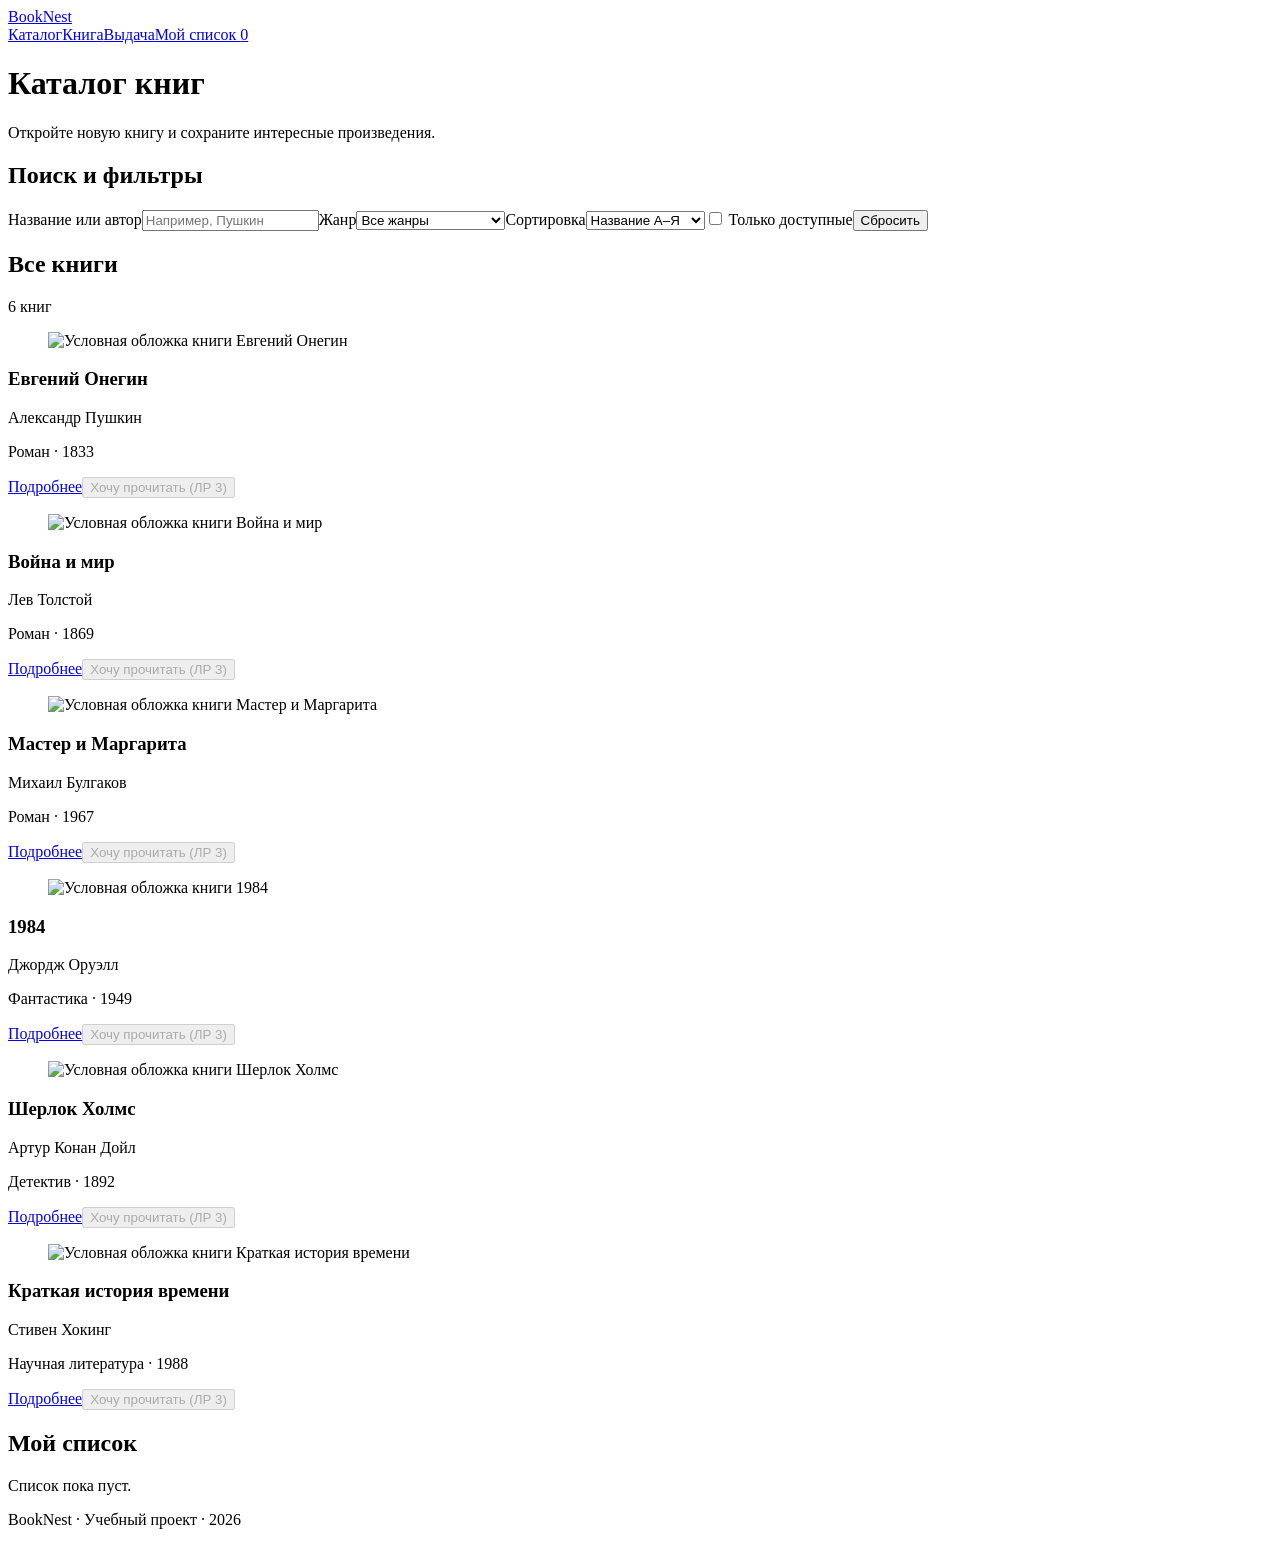
==== index.html @ 33fd5a6e "feat(css): enable styles on all three pages" ====
<!doctype html>
<html lang="ru"><head><meta charset="utf-8"><meta name="viewport" content="width=device-width, initial-scale=1"><title>BookNest — каталог книг</title><link rel="stylesheet" href="styles/tokens.css"><link rel="stylesheet" href="styles/base.css"><link rel="stylesheet" href="styles/layout.css"><link rel="stylesheet" href="styles/components.css"></head><body>
<header class="site-header"><a class="brand" href="index.html">BookNest</a><nav aria-label="Основная навигация"><a href="index.html" aria-current="page">Каталог</a><a href="book.html">Книга</a><a href="loan.html">Выдача</a><a href="#wishlist">Мой список <span id="wish-count">0</span></a></nav></header>
<main class="page"><h1>Каталог книг</h1><p class="intro">Откройте новую книгу и сохраните интересные произведения.</p>
<section class="catalog-layout" aria-label="Каталог и настройки"><aside class="filter-panel"><h2>Поиск и фильтры</h2><form id="filters" role="search"><label for="query">Название или автор</label><input id="query" name="query" type="search" placeholder="Например, Пушкин" minlength="2"><label for="genre">Жанр</label><select id="genre" name="genre"><option value="">Все жанры</option><option>Роман</option><option>Фантастика</option><option>Детектив</option><option>Научная литература</option><option>История</option></select><label for="sort">Сортировка</label><select id="sort" name="sort"><option value="title">Название А–Я</option><option value="year">Сначала новые</option><option value="rating">По рейтингу</option></select><label class="check"><input id="available" name="available" type="checkbox"> Только доступные</label><button type="reset" id="reset-filters">Сбросить</button></form></aside>
<section class="catalog-content" aria-label="Результаты"><h2>Все книги</h2><p id="count" aria-live="polite">6 книг</p><p id="status" role="status" aria-live="polite" hidden></p><section id="books" class="book-grid" aria-label="Карточки книг"><article class="book-card"><figure><img src="assets/cover.svg" alt="Условная обложка книги Евгений Онегин" width="120" height="160"></figure><h3>Евгений Онегин</h3><p>Александр Пушкин</p><p>Роман · 1833</p><a href="book.html">Подробнее</a><button type="button" disabled>Хочу прочитать (ЛР 3)</button></article><article class="book-card"><figure><img src="assets/cover.svg" alt="Условная обложка книги Война и мир" width="120" height="160"></figure><h3>Война и мир</h3><p>Лев Толстой</p><p>Роман · 1869</p><a href="book.html">Подробнее</a><button type="button" disabled>Хочу прочитать (ЛР 3)</button></article><article class="book-card"><figure><img src="assets/cover.svg" alt="Условная обложка книги Мастер и Маргарита" width="120" height="160"></figure><h3>Мастер и Маргарита</h3><p>Михаил Булгаков</p><p>Роман · 1967</p><a href="book.html">Подробнее</a><button type="button" disabled>Хочу прочитать (ЛР 3)</button></article><article class="book-card"><figure><img src="assets/cover.svg" alt="Условная обложка книги 1984" width="120" height="160"></figure><h3>1984</h3><p>Джордж Оруэлл</p><p>Фантастика · 1949</p><a href="book.html">Подробнее</a><button type="button" disabled>Хочу прочитать (ЛР 3)</button></article><article class="book-card"><figure><img src="assets/cover.svg" alt="Условная обложка книги Шерлок Холмс" width="120" height="160"></figure><h3>Шерлок Холмс</h3><p>Артур Конан Дойл</p><p>Детектив · 1892</p><a href="book.html">Подробнее</a><button type="button" disabled>Хочу прочитать (ЛР 3)</button></article><article class="book-card"><figure><img src="assets/cover.svg" alt="Условная обложка книги Краткая история времени" width="120" height="160"></figure><h3>Краткая история времени</h3><p>Стивен Хокинг</p><p>Научная литература · 1988</p><a href="book.html">Подробнее</a><button type="button" disabled>Хочу прочитать (ЛР 3)</button></article></section><nav id="pager" class="pager" aria-label="Страницы каталога" hidden><button id="prev" type="button">Назад</button><span id="page-label">1</span><button id="next" type="button">Вперёд</button></nav><section id="wishlist" aria-label="Мой список"><h2>Мой список</h2><p id="wish-empty">Список пока пуст.</p><ul id="wish-items"></ul></section></section></section></main>
<footer class="site-footer"><p>BookNest · Учебный проект · <time datetime="2026">2026</time></p></footer><!--SCRIPT--></body></html>
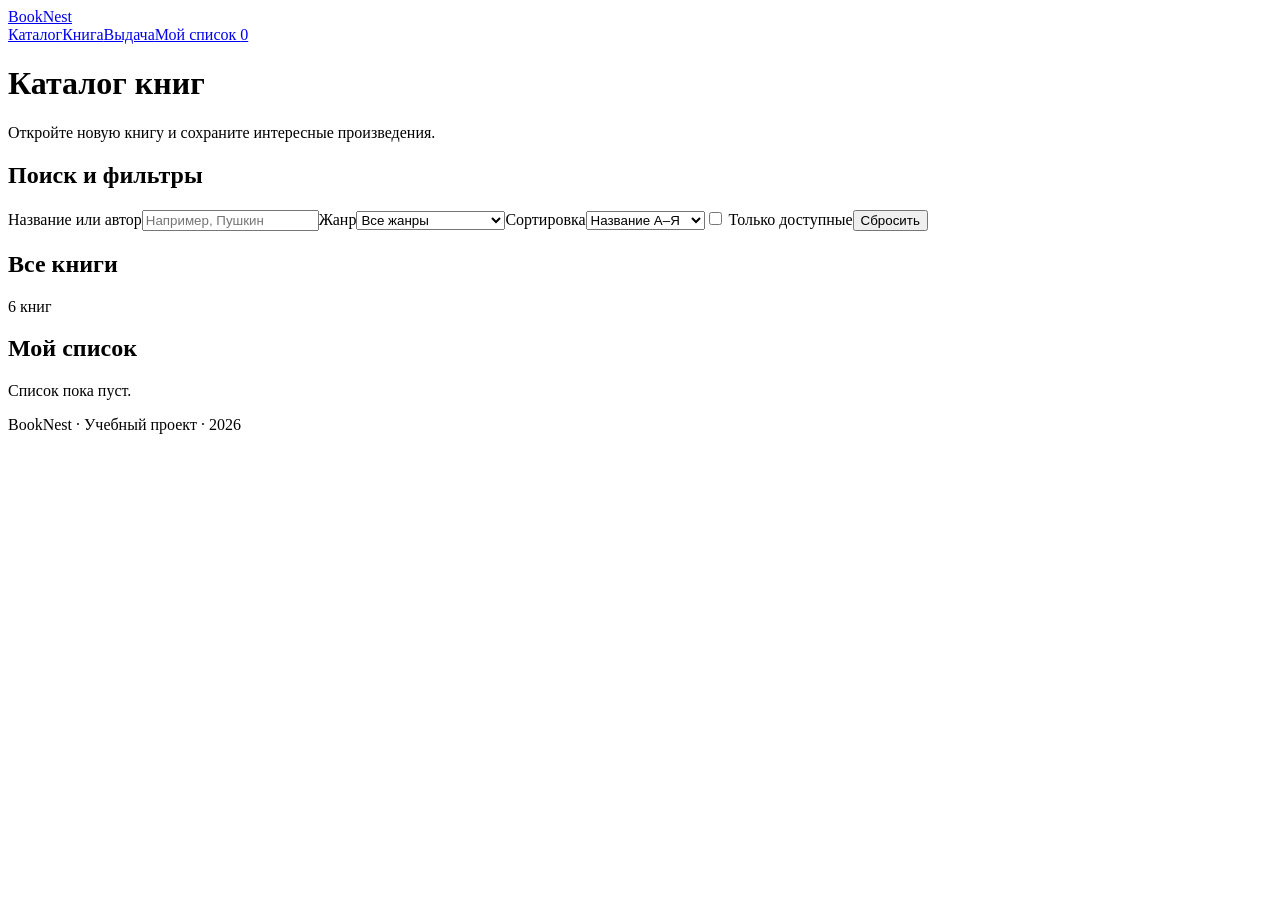
==== commit 2de30eef: "feat(js): implement interactive catalog and persistence" ====
--- a/index.html
+++ b/index.html
@@ -3,5 +3,5 @@
 <header class="site-header"><a class="brand" href="index.html">BookNest</a><nav aria-label="Основная навигация"><a href="index.html" aria-current="page">Каталог</a><a href="book.html">Книга</a><a href="loan.html">Выдача</a><a href="#wishlist">Мой список <span id="wish-count">0</span></a></nav></header>
 <main class="page"><h1>Каталог книг</h1><p class="intro">Откройте новую книгу и сохраните интересные произведения.</p>
 <section class="catalog-layout" aria-label="Каталог и настройки"><aside class="filter-panel"><h2>Поиск и фильтры</h2><form id="filters" role="search"><label for="query">Название или автор</label><input id="query" name="query" type="search" placeholder="Например, Пушкин" minlength="2"><label for="genre">Жанр</label><select id="genre" name="genre"><option value="">Все жанры</option><option>Роман</option><option>Фантастика</option><option>Детектив</option><option>Научная литература</option><option>История</option></select><label for="sort">Сортировка</label><select id="sort" name="sort"><option value="title">Название А–Я</option><option value="year">Сначала новые</option><option value="rating">По рейтингу</option></select><label class="check"><input id="available" name="available" type="checkbox"> Только доступные</label><button type="reset" id="reset-filters">Сбросить</button></form></aside>
-<section class="catalog-content" aria-label="Результаты"><h2>Все книги</h2><p id="count" aria-live="polite">6 книг</p><p id="status" role="status" aria-live="polite" hidden></p><section id="books" class="book-grid" aria-label="Карточки книг"><article class="book-card"><figure><img src="assets/cover.svg" alt="Условная обложка книги Евгений Онегин" width="120" height="160"></figure><h3>Евгений Онегин</h3><p>Александр Пушкин</p><p>Роман · 1833</p><a href="book.html">Подробнее</a><button type="button" disabled>Хочу прочитать (ЛР 3)</button></article><article class="book-card"><figure><img src="assets/cover.svg" alt="Условная обложка книги Война и мир" width="120" height="160"></figure><h3>Война и мир</h3><p>Лев Толстой</p><p>Роман · 1869</p><a href="book.html">Подробнее</a><button type="button" disabled>Хочу прочитать (ЛР 3)</button></article><article class="book-card"><figure><img src="assets/cover.svg" alt="Условная обложка книги Мастер и Маргарита" width="120" height="160"></figure><h3>Мастер и Маргарита</h3><p>Михаил Булгаков</p><p>Роман · 1967</p><a href="book.html">Подробнее</a><button type="button" disabled>Хочу прочитать (ЛР 3)</button></article><article class="book-card"><figure><img src="assets/cover.svg" alt="Условная обложка книги 1984" width="120" height="160"></figure><h3>1984</h3><p>Джордж Оруэлл</p><p>Фантастика · 1949</p><a href="book.html">Подробнее</a><button type="button" disabled>Хочу прочитать (ЛР 3)</button></article><article class="book-card"><figure><img src="assets/cover.svg" alt="Условная обложка книги Шерлок Холмс" width="120" height="160"></figure><h3>Шерлок Холмс</h3><p>Артур Конан Дойл</p><p>Детектив · 1892</p><a href="book.html">Подробнее</a><button type="button" disabled>Хочу прочитать (ЛР 3)</button></article><article class="book-card"><figure><img src="assets/cover.svg" alt="Условная обложка книги Краткая история времени" width="120" height="160"></figure><h3>Краткая история времени</h3><p>Стивен Хокинг</p><p>Научная литература · 1988</p><a href="book.html">Подробнее</a><button type="button" disabled>Хочу прочитать (ЛР 3)</button></article></section><nav id="pager" class="pager" aria-label="Страницы каталога" hidden><button id="prev" type="button">Назад</button><span id="page-label">1</span><button id="next" type="button">Вперёд</button></nav><section id="wishlist" aria-label="Мой список"><h2>Мой список</h2><p id="wish-empty">Список пока пуст.</p><ul id="wish-items"></ul></section></section></section></main>
-<footer class="site-footer"><p>BookNest · Учебный проект · <time datetime="2026">2026</time></p></footer><!--SCRIPT--></body></html>
+<section class="catalog-content" aria-label="Результаты"><h2>Все книги</h2><p id="count" aria-live="polite">6 книг</p><p id="status" role="status" aria-live="polite" hidden></p><section id="books" class="book-grid" aria-label="Карточки книг"></section><nav id="pager" class="pager" aria-label="Страницы каталога" hidden><button id="prev" type="button">Назад</button><span id="page-label">1</span><button id="next" type="button">Вперёд</button></nav><section id="wishlist" aria-label="Мой список"><h2>Мой список</h2><p id="wish-empty">Список пока пуст.</p><ul id="wish-items"></ul></section></section></section></main>
+<footer class="site-footer"><p>BookNest · Учебный проект · <time datetime="2026">2026</time></p></footer><script type="module" src="main.js"></script></body></html>
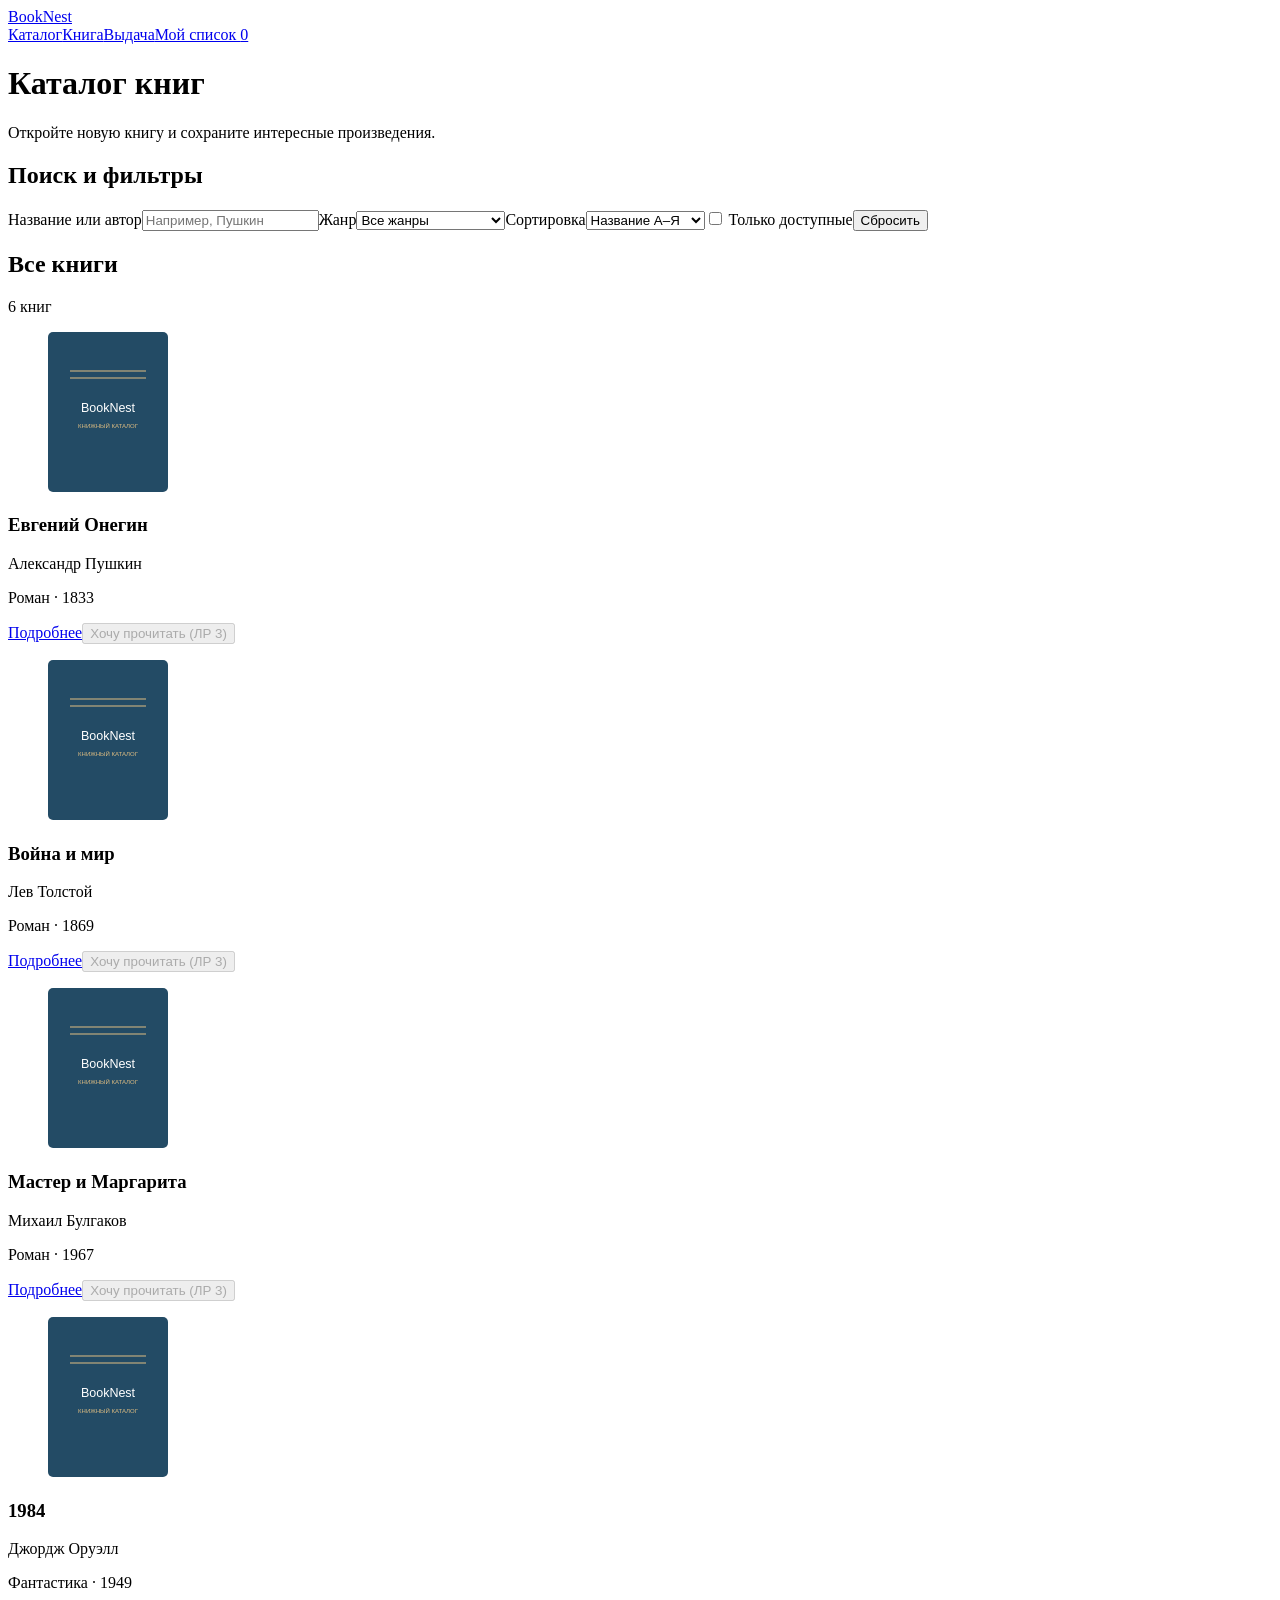
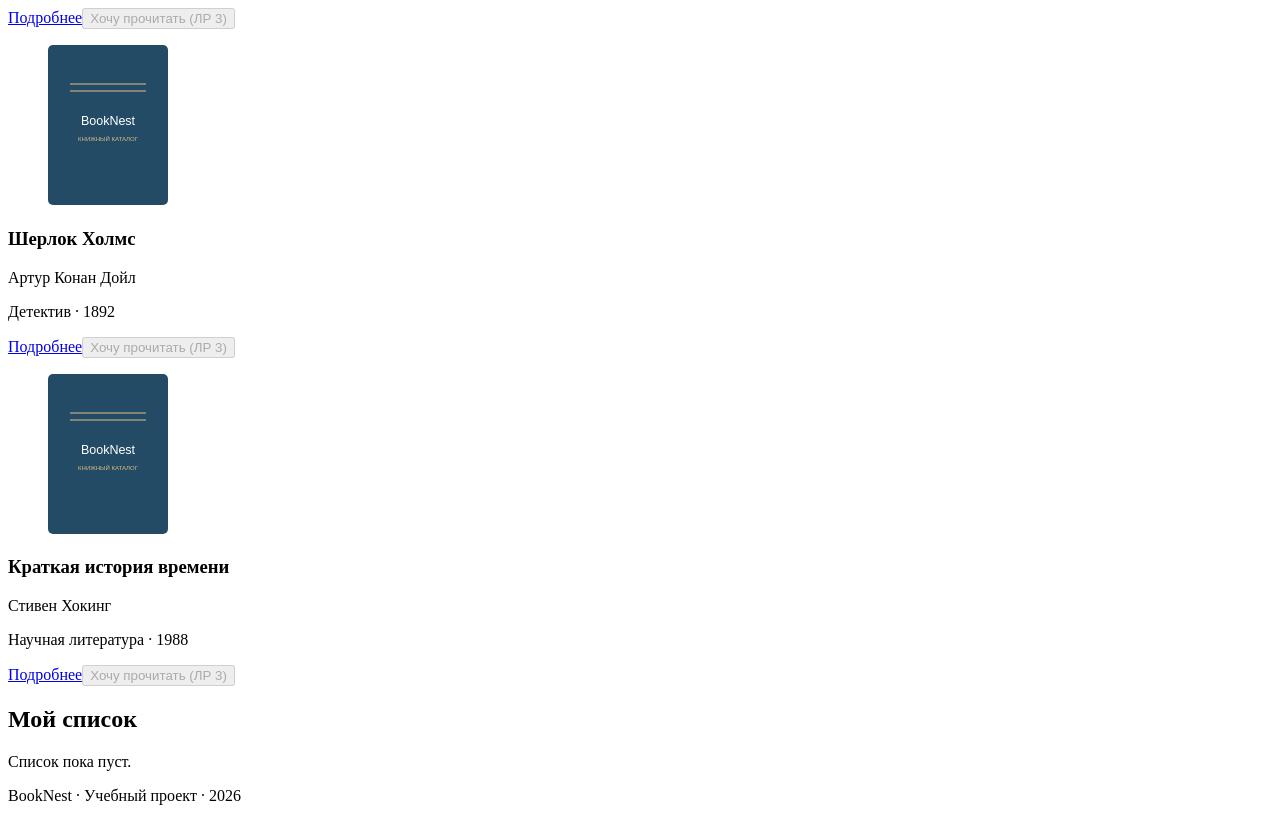
==== commit c2af0b18: "feat(html): create catalog semantic markup" ====
--- a/index.html
+++ b/index.html
@@ -1,7 +1,7 @@
 <!doctype html>
-<html lang="ru"><head><meta charset="utf-8"><meta name="viewport" content="width=device-width, initial-scale=1"><title>BookNest — каталог книг</title><link rel="stylesheet" href="styles/tokens.css"><link rel="stylesheet" href="styles/base.css"><link rel="stylesheet" href="styles/layout.css"><link rel="stylesheet" href="styles/components.css"></head><body>
+<html lang="ru"><head><meta charset="utf-8"><meta name="viewport" content="width=device-width, initial-scale=1"><title>BookNest — каталог книг</title><!--CSS--></head><body>
 <header class="site-header"><a class="brand" href="index.html">BookNest</a><nav aria-label="Основная навигация"><a href="index.html" aria-current="page">Каталог</a><a href="book.html">Книга</a><a href="loan.html">Выдача</a><a href="#wishlist">Мой список <span id="wish-count">0</span></a></nav></header>
 <main class="page"><h1>Каталог книг</h1><p class="intro">Откройте новую книгу и сохраните интересные произведения.</p>
 <section class="catalog-layout" aria-label="Каталог и настройки"><aside class="filter-panel"><h2>Поиск и фильтры</h2><form id="filters" role="search"><label for="query">Название или автор</label><input id="query" name="query" type="search" placeholder="Например, Пушкин" minlength="2"><label for="genre">Жанр</label><select id="genre" name="genre"><option value="">Все жанры</option><option>Роман</option><option>Фантастика</option><option>Детектив</option><option>Научная литература</option><option>История</option></select><label for="sort">Сортировка</label><select id="sort" name="sort"><option value="title">Название А–Я</option><option value="year">Сначала новые</option><option value="rating">По рейтингу</option></select><label class="check"><input id="available" name="available" type="checkbox"> Только доступные</label><button type="reset" id="reset-filters">Сбросить</button></form></aside>
-<section class="catalog-content" aria-label="Результаты"><h2>Все книги</h2><p id="count" aria-live="polite">6 книг</p><p id="status" role="status" aria-live="polite" hidden></p><section id="books" class="book-grid" aria-label="Карточки книг"></section><nav id="pager" class="pager" aria-label="Страницы каталога" hidden><button id="prev" type="button">Назад</button><span id="page-label">1</span><button id="next" type="button">Вперёд</button></nav><section id="wishlist" aria-label="Мой список"><h2>Мой список</h2><p id="wish-empty">Список пока пуст.</p><ul id="wish-items"></ul></section></section></section></main>
-<footer class="site-footer"><p>BookNest · Учебный проект · <time datetime="2026">2026</time></p></footer><script type="module" src="main.js"></script></body></html>
+<section class="catalog-content" aria-label="Результаты"><h2>Все книги</h2><p id="count" aria-live="polite">6 книг</p><p id="status" role="status" aria-live="polite" hidden></p><section id="books" class="book-grid" aria-label="Карточки книг"><article class="book-card"><figure><img src="assets/cover.svg" alt="Условная обложка книги Евгений Онегин" width="120" height="160"></figure><h3>Евгений Онегин</h3><p>Александр Пушкин</p><p>Роман · 1833</p><a href="book.html">Подробнее</a><button type="button" disabled>Хочу прочитать (ЛР 3)</button></article><article class="book-card"><figure><img src="assets/cover.svg" alt="Условная обложка книги Война и мир" width="120" height="160"></figure><h3>Война и мир</h3><p>Лев Толстой</p><p>Роман · 1869</p><a href="book.html">Подробнее</a><button type="button" disabled>Хочу прочитать (ЛР 3)</button></article><article class="book-card"><figure><img src="assets/cover.svg" alt="Условная обложка книги Мастер и Маргарита" width="120" height="160"></figure><h3>Мастер и Маргарита</h3><p>Михаил Булгаков</p><p>Роман · 1967</p><a href="book.html">Подробнее</a><button type="button" disabled>Хочу прочитать (ЛР 3)</button></article><article class="book-card"><figure><img src="assets/cover.svg" alt="Условная обложка книги 1984" width="120" height="160"></figure><h3>1984</h3><p>Джордж Оруэлл</p><p>Фантастика · 1949</p><a href="book.html">Подробнее</a><button type="button" disabled>Хочу прочитать (ЛР 3)</button></article><article class="book-card"><figure><img src="assets/cover.svg" alt="Условная обложка книги Шерлок Холмс" width="120" height="160"></figure><h3>Шерлок Холмс</h3><p>Артур Конан Дойл</p><p>Детектив · 1892</p><a href="book.html">Подробнее</a><button type="button" disabled>Хочу прочитать (ЛР 3)</button></article><article class="book-card"><figure><img src="assets/cover.svg" alt="Условная обложка книги Краткая история времени" width="120" height="160"></figure><h3>Краткая история времени</h3><p>Стивен Хокинг</p><p>Научная литература · 1988</p><a href="book.html">Подробнее</a><button type="button" disabled>Хочу прочитать (ЛР 3)</button></article></section><nav id="pager" class="pager" aria-label="Страницы каталога" hidden><button id="prev" type="button">Назад</button><span id="page-label">1</span><button id="next" type="button">Вперёд</button></nav><section id="wishlist" aria-label="Мой список"><h2>Мой список</h2><p id="wish-empty">Список пока пуст.</p><ul id="wish-items"></ul></section></section></section></main>
+<footer class="site-footer"><p>BookNest · Учебный проект · <time datetime="2026">2026</time></p></footer><!--SCRIPT--></body></html>
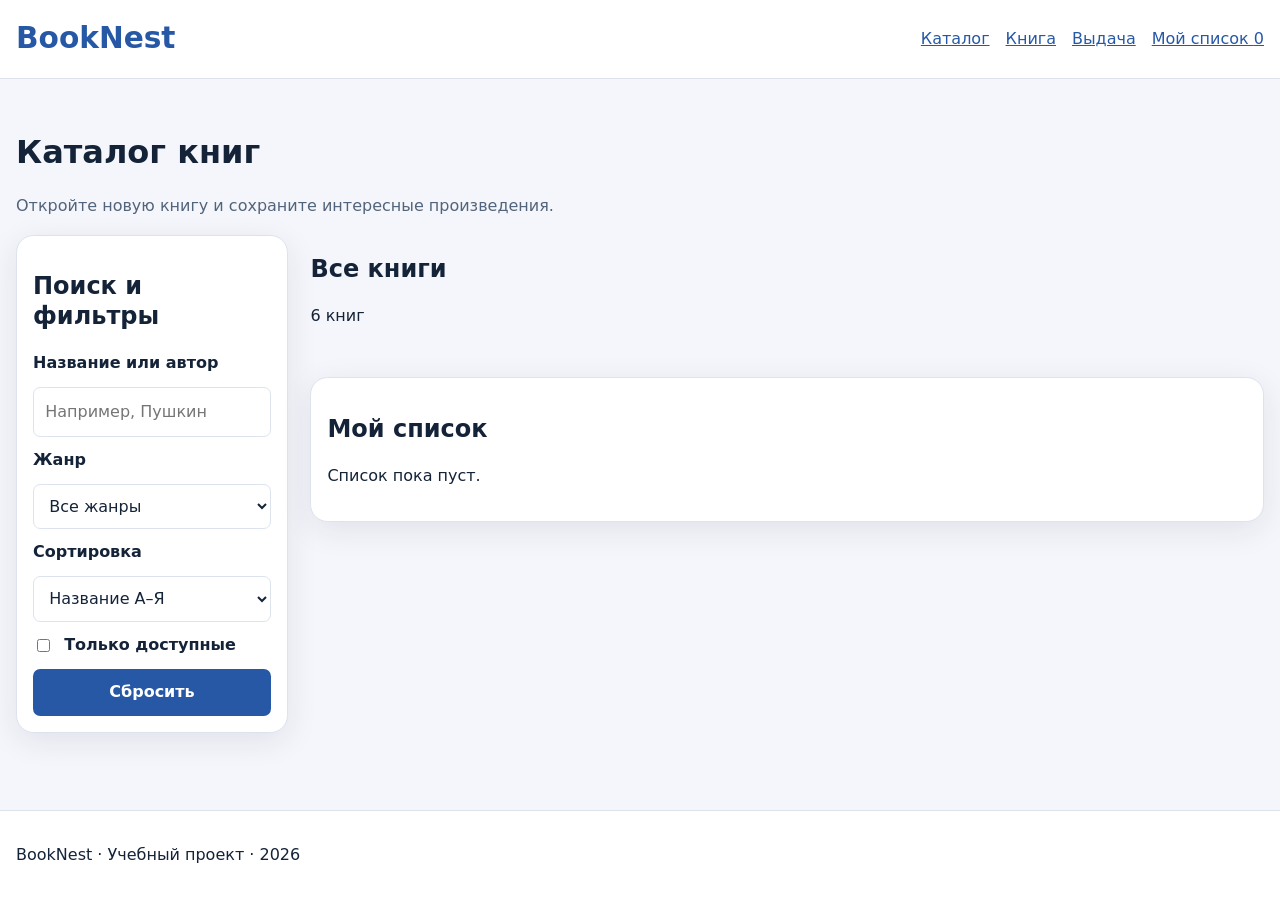
==== commit a6cbb1a3: "feat(api): implement debounced abortable paginated catalog" ====
--- a/index.html
+++ b/index.html
@@ -1,7 +1,7 @@
 <!doctype html>
-<html lang="ru"><head><meta charset="utf-8"><meta name="viewport" content="width=device-width, initial-scale=1"><title>BookNest — каталог книг</title><!--CSS--></head><body>
+<html lang="ru"><head><meta charset="utf-8"><meta name="viewport" content="width=device-width, initial-scale=1"><title>BookNest — каталог книг</title><link rel="stylesheet" href="styles/tokens.css"><link rel="stylesheet" href="styles/base.css"><link rel="stylesheet" href="styles/layout.css"><link rel="stylesheet" href="styles/components.css"></head><body>
 <header class="site-header"><a class="brand" href="index.html">BookNest</a><nav aria-label="Основная навигация"><a href="index.html" aria-current="page">Каталог</a><a href="book.html">Книга</a><a href="loan.html">Выдача</a><a href="#wishlist">Мой список <span id="wish-count">0</span></a></nav></header>
 <main class="page"><h1>Каталог книг</h1><p class="intro">Откройте новую книгу и сохраните интересные произведения.</p>
 <section class="catalog-layout" aria-label="Каталог и настройки"><aside class="filter-panel"><h2>Поиск и фильтры</h2><form id="filters" role="search"><label for="query">Название или автор</label><input id="query" name="query" type="search" placeholder="Например, Пушкин" minlength="2"><label for="genre">Жанр</label><select id="genre" name="genre"><option value="">Все жанры</option><option>Роман</option><option>Фантастика</option><option>Детектив</option><option>Научная литература</option><option>История</option></select><label for="sort">Сортировка</label><select id="sort" name="sort"><option value="title">Название А–Я</option><option value="year">Сначала новые</option><option value="rating">По рейтингу</option></select><label class="check"><input id="available" name="available" type="checkbox"> Только доступные</label><button type="reset" id="reset-filters">Сбросить</button></form></aside>
-<section class="catalog-content" aria-label="Результаты"><h2>Все книги</h2><p id="count" aria-live="polite">6 книг</p><p id="status" role="status" aria-live="polite" hidden></p><section id="books" class="book-grid" aria-label="Карточки книг"><article class="book-card"><figure><img src="assets/cover.svg" alt="Условная обложка книги Евгений Онегин" width="120" height="160"></figure><h3>Евгений Онегин</h3><p>Александр Пушкин</p><p>Роман · 1833</p><a href="book.html">Подробнее</a><button type="button" disabled>Хочу прочитать (ЛР 3)</button></article><article class="book-card"><figure><img src="assets/cover.svg" alt="Условная обложка книги Война и мир" width="120" height="160"></figure><h3>Война и мир</h3><p>Лев Толстой</p><p>Роман · 1869</p><a href="book.html">Подробнее</a><button type="button" disabled>Хочу прочитать (ЛР 3)</button></article><article class="book-card"><figure><img src="assets/cover.svg" alt="Условная обложка книги Мастер и Маргарита" width="120" height="160"></figure><h3>Мастер и Маргарита</h3><p>Михаил Булгаков</p><p>Роман · 1967</p><a href="book.html">Подробнее</a><button type="button" disabled>Хочу прочитать (ЛР 3)</button></article><article class="book-card"><figure><img src="assets/cover.svg" alt="Условная обложка книги 1984" width="120" height="160"></figure><h3>1984</h3><p>Джордж Оруэлл</p><p>Фантастика · 1949</p><a href="book.html">Подробнее</a><button type="button" disabled>Хочу прочитать (ЛР 3)</button></article><article class="book-card"><figure><img src="assets/cover.svg" alt="Условная обложка книги Шерлок Холмс" width="120" height="160"></figure><h3>Шерлок Холмс</h3><p>Артур Конан Дойл</p><p>Детектив · 1892</p><a href="book.html">Подробнее</a><button type="button" disabled>Хочу прочитать (ЛР 3)</button></article><article class="book-card"><figure><img src="assets/cover.svg" alt="Условная обложка книги Краткая история времени" width="120" height="160"></figure><h3>Краткая история времени</h3><p>Стивен Хокинг</p><p>Научная литература · 1988</p><a href="book.html">Подробнее</a><button type="button" disabled>Хочу прочитать (ЛР 3)</button></article></section><nav id="pager" class="pager" aria-label="Страницы каталога" hidden><button id="prev" type="button">Назад</button><span id="page-label">1</span><button id="next" type="button">Вперёд</button></nav><section id="wishlist" aria-label="Мой список"><h2>Мой список</h2><p id="wish-empty">Список пока пуст.</p><ul id="wish-items"></ul></section></section></section></main>
-<footer class="site-footer"><p>BookNest · Учебный проект · <time datetime="2026">2026</time></p></footer><!--SCRIPT--></body></html>
+<section class="catalog-content" aria-label="Результаты"><h2>Все книги</h2><p id="count" aria-live="polite">6 книг</p><p id="status" role="status" aria-live="polite" hidden></p><section id="books" class="book-grid" aria-label="Карточки книг"></section><nav id="pager" class="pager" aria-label="Страницы каталога" hidden><button id="prev" type="button">Назад</button><span id="page-label">1</span><button id="next" type="button">Вперёд</button></nav><section id="wishlist" aria-label="Мой список"><h2>Мой список</h2><p id="wish-empty">Список пока пуст.</p><ul id="wish-items"></ul></section></section></section></main>
+<footer class="site-footer"><p>BookNest · Учебный проект · <time datetime="2026">2026</time></p></footer><script type="module" src="api-main.js"></script></body></html>
--- a/styles/tokens.css
+++ b/styles/tokens.css
@@ -0,0 +1,2 @@
+:root {color-scheme:light dark;--bg:#f5f6fb;--paper:#ffffff;--ink:#142338;--muted:#52647b;--brand:#2758a6;--brand-contrast:#fff;--line:#dce3ed;--soft:#e9f0fc;--danger:#a52b28;--space-1:.35rem;--space-2:.7rem;--space-3:1rem;--space-4:1.4rem;--space-5:2rem;--space-6:3rem;--radius-sm:.45rem;--radius-lg:1.1rem;--shadow:0 .5rem 2rem rgb(18 38 70 / .09);--font:system-ui,-apple-system,Segoe UI,sans-serif;--text-size:1rem;--max-page:80rem;--min-card:14rem;--border-width:1px;--focus-width:3px;--line-height:1.55;--transition:.2s ease;}
+@media(prefers-color-scheme:dark){:root{--bg:#101723;--paper:#1b2534;--ink:#f1f5fc;--muted:#b1c2d6;--brand:#91b8ff;--brand-contrast:#102340;--line:#344356;--soft:#233551;--danger:#ffa7a0;--shadow:0 .5rem 2rem rgb(0 0 0 / .24);}}
--- a/styles/base.css
+++ b/styles/base.css
@@ -0,0 +1 @@
+*,*::before,*::after{box-sizing:border-box}html{font-family:var(--font);background:var(--bg);color:var(--ink);line-height:var(--line-height)}body{margin:0;min-height:100vh;display:flex;flex-direction:column}main{flex:1}img{max-width:100%;height:auto}a{color:var(--brand)}button,input,select,textarea{font:inherit}button{cursor:pointer}button:disabled{cursor:not-allowed;opacity:.5}h1,h2,h3{line-height:1.25}p{max-width:75ch}input,select,textarea{max-width:100%}:focus-visible{outline:var(--focus-width) solid var(--brand);outline-offset:2px}*{scroll-margin-top:var(--space-3)}@media(prefers-reduced-motion:reduce){*,*::before,*::after{animation-duration:.01ms;transition-duration:.01ms;scroll-behavior:auto}}
--- a/styles/layout.css
+++ b/styles/layout.css
@@ -0,0 +1 @@
+.page{width:min(calc(100% - 2 * var(--space-3)),var(--max-page));margin:var(--space-5) auto}.site-header,.site-footer{padding:var(--space-3) max(var(--space-3),calc((100vw - var(--max-page))/2));background:var(--paper);border-bottom:var(--border-width) solid var(--line)}.site-header{display:flex;align-items:center;gap:var(--space-3);flex-wrap:wrap;justify-content:space-between}.site-header nav{display:flex;flex-wrap:wrap;gap:var(--space-3)}.site-footer{border-top:var(--border-width) solid var(--line);border-bottom:0}.catalog-layout{display:grid;gap:var(--space-4);align-items:start}.book-grid{display:grid;grid-template-columns:repeat(auto-fit,minmax(min(100%,var(--min-card)),1fr));gap:var(--space-3)}.catalog-content{min-width:0}.pager{display:flex;justify-content:center;align-items:center;gap:var(--space-3);padding:var(--space-3)}@media(min-width:60rem){.catalog-layout{grid-template-columns:minmax(12rem,17rem) minmax(0,1fr)}}
--- a/styles/components.css
+++ b/styles/components.css
@@ -0,0 +1 @@
+.brand{font-size:clamp(1.3rem,3vw,1.85rem);font-weight:800;text-decoration:none}.intro{color:var(--muted)}.filter-panel,.book-card,.book-detail,fieldset,#wishlist{background:var(--paper);border:var(--border-width) solid var(--line);border-radius:var(--radius-lg);padding:var(--space-3);box-shadow:var(--shadow)}.book-card{display:flex;flex-direction:column;gap:var(--space-2)}.book-card figure{margin:0;display:grid;place-items:center;background:var(--soft);border-radius:var(--radius-sm);padding:var(--space-3)}.book-card img{height:9rem;width:auto}.book-card h3,.book-card p{margin:0}.book-card button{margin-top:auto}form{display:grid;gap:var(--space-2)}label{font-weight:600}input,select,textarea,button{border:var(--border-width) solid var(--line);border-radius:var(--radius-sm);background:var(--paper);color:var(--ink);padding:var(--space-2)}button{background:var(--brand);color:var(--brand-contrast);border:0;font-weight:700;transition:opacity var(--transition)}button:hover:not(:disabled){opacity:.85}.check{display:flex;align-items:center;gap:var(--space-2)}.check input{accent-color:var(--brand)}.book-detail{display:grid;gap:var(--space-3)}.book-detail figure{margin:0}.book-detail dl{display:grid;grid-template-columns:max-content 1fr;gap:var(--space-2)}.book-detail dt{font-weight:700}.book-detail section{min-width:0}fieldset{display:grid;gap:var(--space-2);min-width:0}#wishlist{margin-top:var(--space-5)}#status[data-kind="error"]{color:var(--danger)}#status{padding:var(--space-3);border-radius:var(--radius-sm);background:var(--soft)}[hidden]{display:none}
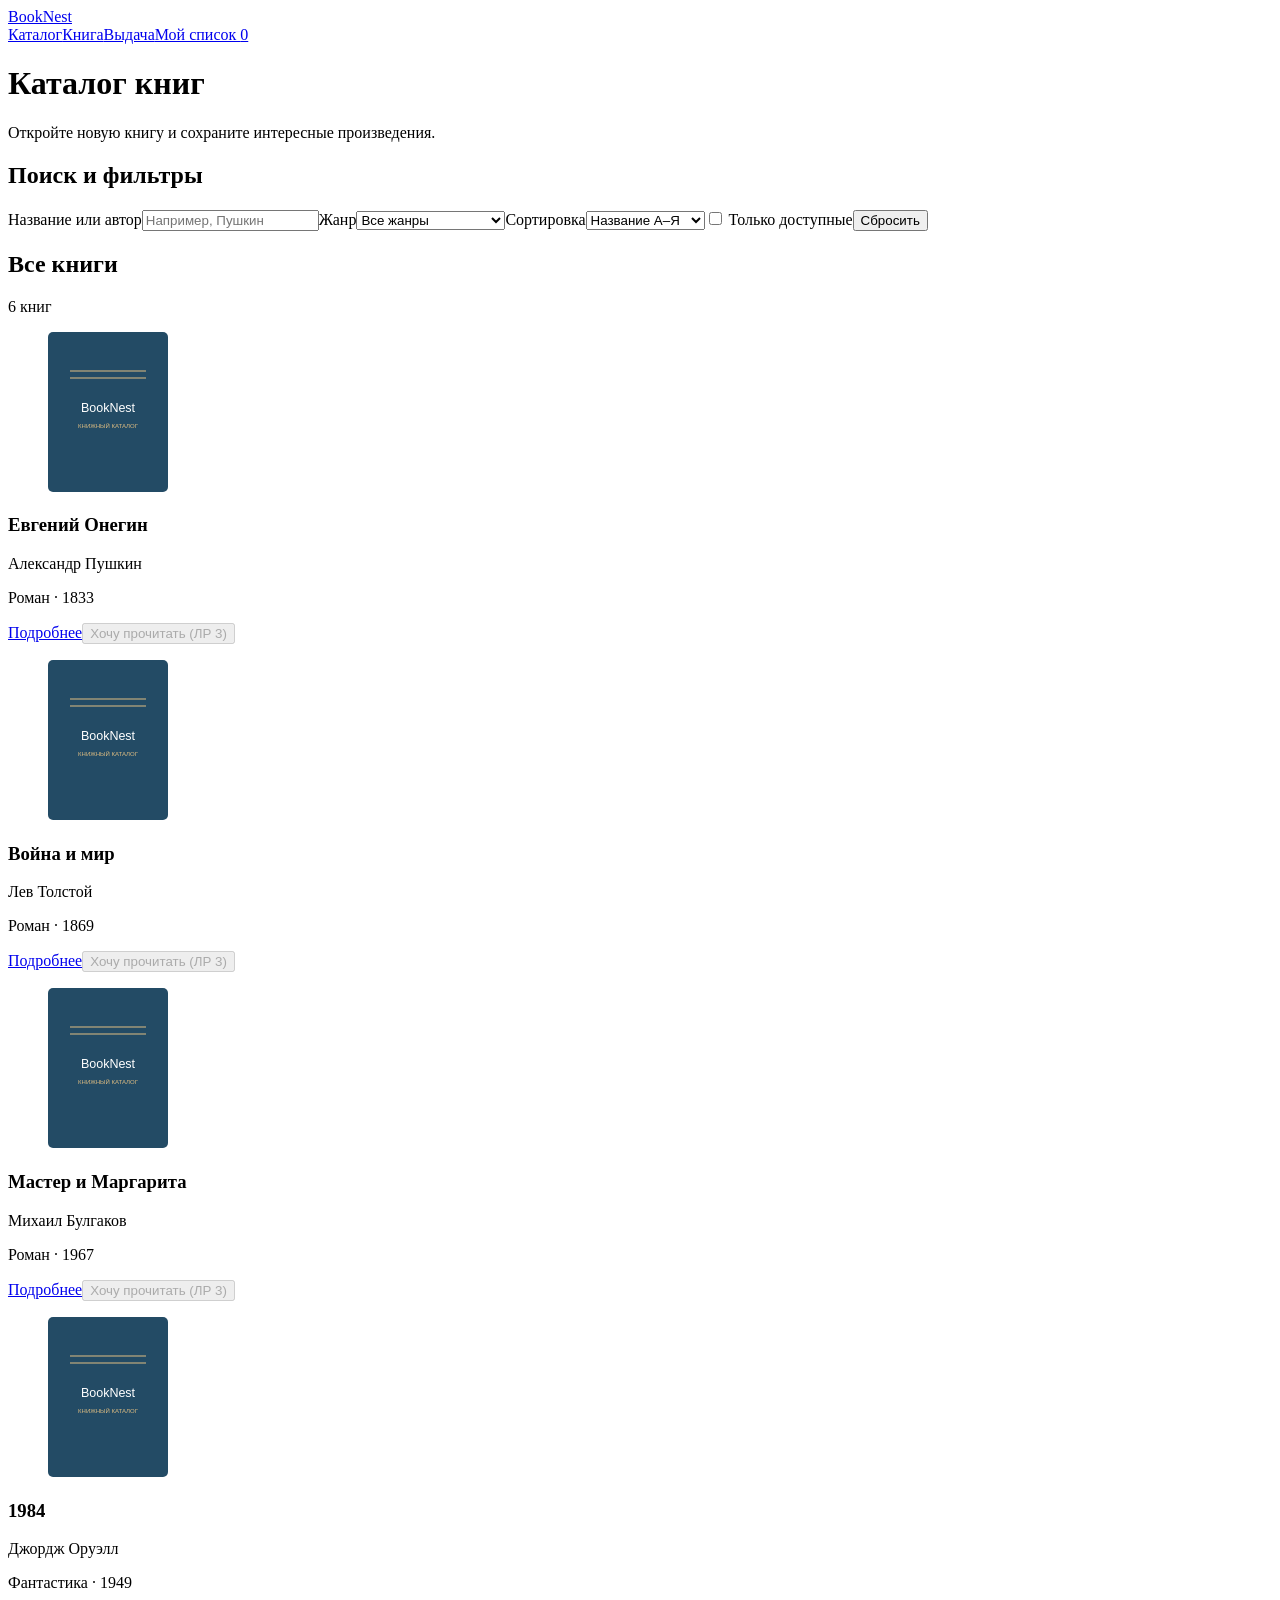
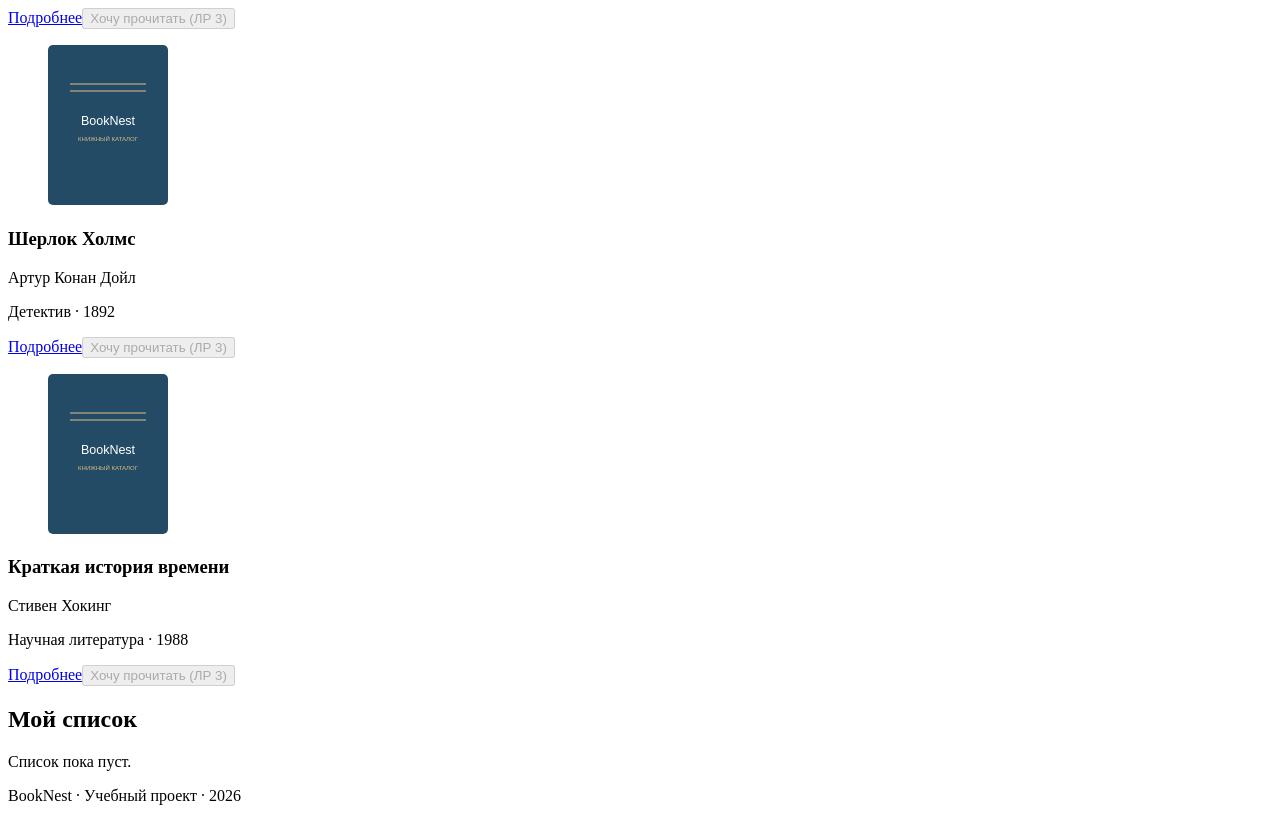
==== commit f7ebdadd: "Merge pull request #1 from testtest-dotcom/lab-1/markup Лабораторная работа №1 — Семантический интер" ====
--- a/index.html
+++ b/index.html
@@ -1,7 +1,7 @@
 <!doctype html>
-<html lang="ru"><head><meta charset="utf-8"><meta name="viewport" content="width=device-width, initial-scale=1"><title>BookNest — каталог книг</title><link rel="stylesheet" href="styles/tokens.css"><link rel="stylesheet" href="styles/base.css"><link rel="stylesheet" href="styles/layout.css"><link rel="stylesheet" href="styles/components.css"></head><body>
+<html lang="ru"><head><meta charset="utf-8"><meta name="viewport" content="width=device-width, initial-scale=1"><title>BookNest — каталог книг</title><!--CSS--></head><body>
 <header class="site-header"><a class="brand" href="index.html">BookNest</a><nav aria-label="Основная навигация"><a href="index.html" aria-current="page">Каталог</a><a href="book.html">Книга</a><a href="loan.html">Выдача</a><a href="#wishlist">Мой список <span id="wish-count">0</span></a></nav></header>
 <main class="page"><h1>Каталог книг</h1><p class="intro">Откройте новую книгу и сохраните интересные произведения.</p>
 <section class="catalog-layout" aria-label="Каталог и настройки"><aside class="filter-panel"><h2>Поиск и фильтры</h2><form id="filters" role="search"><label for="query">Название или автор</label><input id="query" name="query" type="search" placeholder="Например, Пушкин" minlength="2"><label for="genre">Жанр</label><select id="genre" name="genre"><option value="">Все жанры</option><option>Роман</option><option>Фантастика</option><option>Детектив</option><option>Научная литература</option><option>История</option></select><label for="sort">Сортировка</label><select id="sort" name="sort"><option value="title">Название А–Я</option><option value="year">Сначала новые</option><option value="rating">По рейтингу</option></select><label class="check"><input id="available" name="available" type="checkbox"> Только доступные</label><button type="reset" id="reset-filters">Сбросить</button></form></aside>
-<section class="catalog-content" aria-label="Результаты"><h2>Все книги</h2><p id="count" aria-live="polite">6 книг</p><p id="status" role="status" aria-live="polite" hidden></p><section id="books" class="book-grid" aria-label="Карточки книг"></section><nav id="pager" class="pager" aria-label="Страницы каталога" hidden><button id="prev" type="button">Назад</button><span id="page-label">1</span><button id="next" type="button">Вперёд</button></nav><section id="wishlist" aria-label="Мой список"><h2>Мой список</h2><p id="wish-empty">Список пока пуст.</p><ul id="wish-items"></ul></section></section></section></main>
-<footer class="site-footer"><p>BookNest · Учебный проект · <time datetime="2026">2026</time></p></footer><script type="module" src="api-main.js"></script></body></html>
+<section class="catalog-content" aria-label="Результаты"><h2>Все книги</h2><p id="count" aria-live="polite">6 книг</p><p id="status" role="status" aria-live="polite" hidden></p><section id="books" class="book-grid" aria-label="Карточки книг"><article class="book-card"><figure><img src="assets/cover.svg" alt="Условная обложка книги Евгений Онегин" width="120" height="160"></figure><h3>Евгений Онегин</h3><p>Александр Пушкин</p><p>Роман · 1833</p><a href="book.html">Подробнее</a><button type="button" disabled>Хочу прочитать (ЛР 3)</button></article><article class="book-card"><figure><img src="assets/cover.svg" alt="Условная обложка книги Война и мир" width="120" height="160"></figure><h3>Война и мир</h3><p>Лев Толстой</p><p>Роман · 1869</p><a href="book.html">Подробнее</a><button type="button" disabled>Хочу прочитать (ЛР 3)</button></article><article class="book-card"><figure><img src="assets/cover.svg" alt="Условная обложка книги Мастер и Маргарита" width="120" height="160"></figure><h3>Мастер и Маргарита</h3><p>Михаил Булгаков</p><p>Роман · 1967</p><a href="book.html">Подробнее</a><button type="button" disabled>Хочу прочитать (ЛР 3)</button></article><article class="book-card"><figure><img src="assets/cover.svg" alt="Условная обложка книги 1984" width="120" height="160"></figure><h3>1984</h3><p>Джордж Оруэлл</p><p>Фантастика · 1949</p><a href="book.html">Подробнее</a><button type="button" disabled>Хочу прочитать (ЛР 3)</button></article><article class="book-card"><figure><img src="assets/cover.svg" alt="Условная обложка книги Шерлок Холмс" width="120" height="160"></figure><h3>Шерлок Холмс</h3><p>Артур Конан Дойл</p><p>Детектив · 1892</p><a href="book.html">Подробнее</a><button type="button" disabled>Хочу прочитать (ЛР 3)</button></article><article class="book-card"><figure><img src="assets/cover.svg" alt="Условная обложка книги Краткая история времени" width="120" height="160"></figure><h3>Краткая история времени</h3><p>Стивен Хокинг</p><p>Научная литература · 1988</p><a href="book.html">Подробнее</a><button type="button" disabled>Хочу прочитать (ЛР 3)</button></article></section><nav id="pager" class="pager" aria-label="Страницы каталога" hidden><button id="prev" type="button">Назад</button><span id="page-label">1</span><button id="next" type="button">Вперёд</button></nav><section id="wishlist" aria-label="Мой список"><h2>Мой список</h2><p id="wish-empty">Список пока пуст.</p><ul id="wish-items"></ul></section></section></section></main>
+<footer class="site-footer"><p>BookNest · Учебный проект · <time datetime="2026">2026</time></p></footer><!--SCRIPT--></body></html>
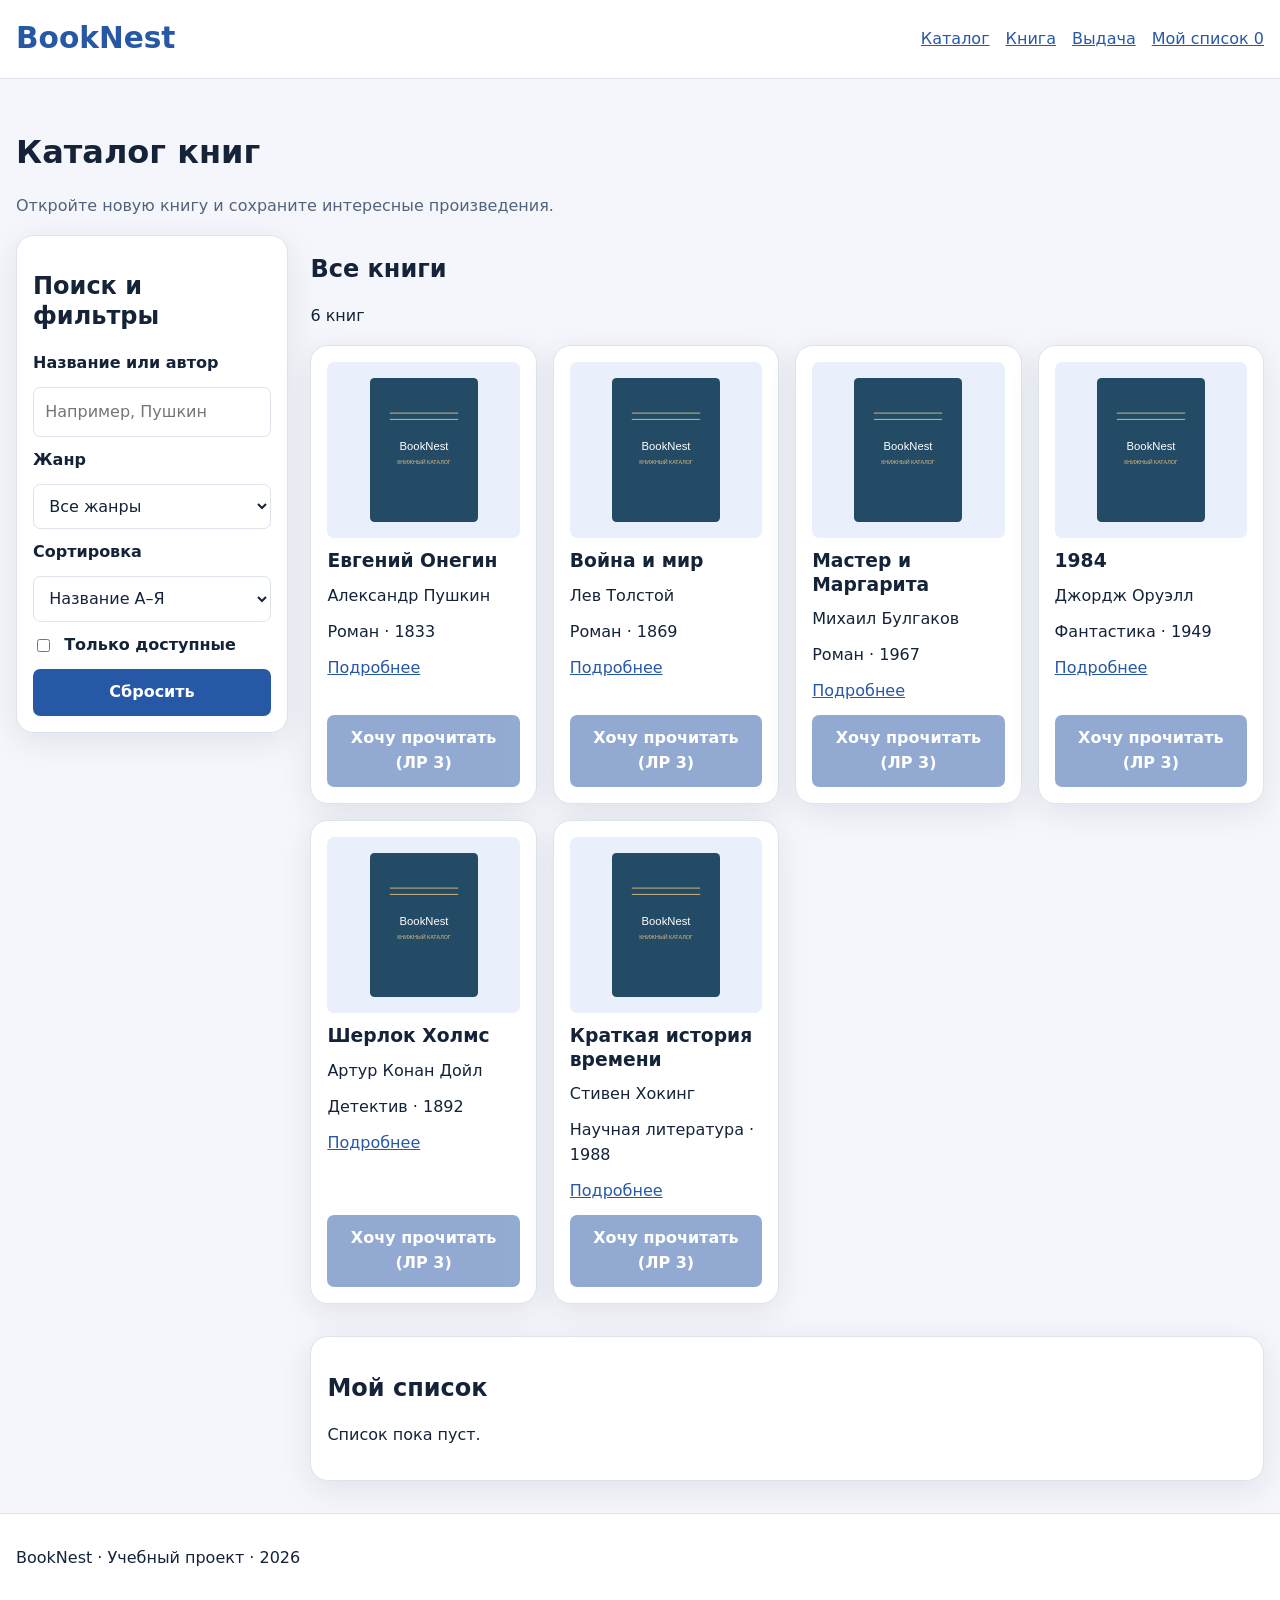
==== commit 23e67de5: "Merge pull request #2 from testtest-dotcom/lab-2/styles Лабораторная работа №2 — Адаптивная вёрстка " ====
--- a/index.html
+++ b/index.html
@@ -1,5 +1,5 @@
 <!doctype html>
-<html lang="ru"><head><meta charset="utf-8"><meta name="viewport" content="width=device-width, initial-scale=1"><title>BookNest — каталог книг</title><!--CSS--></head><body>
+<html lang="ru"><head><meta charset="utf-8"><meta name="viewport" content="width=device-width, initial-scale=1"><title>BookNest — каталог книг</title><link rel="stylesheet" href="styles/tokens.css"><link rel="stylesheet" href="styles/base.css"><link rel="stylesheet" href="styles/layout.css"><link rel="stylesheet" href="styles/components.css"></head><body>
 <header class="site-header"><a class="brand" href="index.html">BookNest</a><nav aria-label="Основная навигация"><a href="index.html" aria-current="page">Каталог</a><a href="book.html">Книга</a><a href="loan.html">Выдача</a><a href="#wishlist">Мой список <span id="wish-count">0</span></a></nav></header>
 <main class="page"><h1>Каталог книг</h1><p class="intro">Откройте новую книгу и сохраните интересные произведения.</p>
 <section class="catalog-layout" aria-label="Каталог и настройки"><aside class="filter-panel"><h2>Поиск и фильтры</h2><form id="filters" role="search"><label for="query">Название или автор</label><input id="query" name="query" type="search" placeholder="Например, Пушкин" minlength="2"><label for="genre">Жанр</label><select id="genre" name="genre"><option value="">Все жанры</option><option>Роман</option><option>Фантастика</option><option>Детектив</option><option>Научная литература</option><option>История</option></select><label for="sort">Сортировка</label><select id="sort" name="sort"><option value="title">Название А–Я</option><option value="year">Сначала новые</option><option value="rating">По рейтингу</option></select><label class="check"><input id="available" name="available" type="checkbox"> Только доступные</label><button type="reset" id="reset-filters">Сбросить</button></form></aside>
--- a/styles/tokens.css
+++ b/styles/tokens.css
@@ -0,0 +1,2 @@
+:root {color-scheme:light dark;--bg:#f5f6fb;--paper:#ffffff;--ink:#142338;--muted:#52647b;--brand:#2758a6;--brand-contrast:#fff;--line:#dce3ed;--soft:#e9f0fc;--danger:#a52b28;--space-1:.35rem;--space-2:.7rem;--space-3:1rem;--space-4:1.4rem;--space-5:2rem;--space-6:3rem;--radius-sm:.45rem;--radius-lg:1.1rem;--shadow:0 .5rem 2rem rgb(18 38 70 / .09);--font:system-ui,-apple-system,Segoe UI,sans-serif;--text-size:1rem;--max-page:80rem;--min-card:14rem;--border-width:1px;--focus-width:3px;--line-height:1.55;--transition:.2s ease;}
+@media(prefers-color-scheme:dark){:root{--bg:#101723;--paper:#1b2534;--ink:#f1f5fc;--muted:#b1c2d6;--brand:#91b8ff;--brand-contrast:#102340;--line:#344356;--soft:#233551;--danger:#ffa7a0;--shadow:0 .5rem 2rem rgb(0 0 0 / .24);}}
--- a/styles/base.css
+++ b/styles/base.css
@@ -0,0 +1 @@
+*,*::before,*::after{box-sizing:border-box}html{font-family:var(--font);background:var(--bg);color:var(--ink);line-height:var(--line-height)}body{margin:0;min-height:100vh;display:flex;flex-direction:column}main{flex:1}img{max-width:100%;height:auto}a{color:var(--brand)}button,input,select,textarea{font:inherit}button{cursor:pointer}button:disabled{cursor:not-allowed;opacity:.5}h1,h2,h3{line-height:1.25}p{max-width:75ch}input,select,textarea{max-width:100%}:focus-visible{outline:var(--focus-width) solid var(--brand);outline-offset:2px}*{scroll-margin-top:var(--space-3)}@media(prefers-reduced-motion:reduce){*,*::before,*::after{animation-duration:.01ms;transition-duration:.01ms;scroll-behavior:auto}}
--- a/styles/layout.css
+++ b/styles/layout.css
@@ -0,0 +1 @@
+.page{width:min(calc(100% - 2 * var(--space-3)),var(--max-page));margin:var(--space-5) auto}.site-header,.site-footer{padding:var(--space-3) max(var(--space-3),calc((100vw - var(--max-page))/2));background:var(--paper);border-bottom:var(--border-width) solid var(--line)}.site-header{display:flex;align-items:center;gap:var(--space-3);flex-wrap:wrap;justify-content:space-between}.site-header nav{display:flex;flex-wrap:wrap;gap:var(--space-3)}.site-footer{border-top:var(--border-width) solid var(--line);border-bottom:0}.catalog-layout{display:grid;gap:var(--space-4);align-items:start}.book-grid{display:grid;grid-template-columns:repeat(auto-fit,minmax(min(100%,var(--min-card)),1fr));gap:var(--space-3)}.catalog-content{min-width:0}.pager{display:flex;justify-content:center;align-items:center;gap:var(--space-3);padding:var(--space-3)}@media(min-width:60rem){.catalog-layout{grid-template-columns:minmax(12rem,17rem) minmax(0,1fr)}}
--- a/styles/components.css
+++ b/styles/components.css
@@ -0,0 +1 @@
+.brand{font-size:clamp(1.3rem,3vw,1.85rem);font-weight:800;text-decoration:none}.intro{color:var(--muted)}.filter-panel,.book-card,.book-detail,fieldset,#wishlist{background:var(--paper);border:var(--border-width) solid var(--line);border-radius:var(--radius-lg);padding:var(--space-3);box-shadow:var(--shadow)}.book-card{display:flex;flex-direction:column;gap:var(--space-2)}.book-card figure{margin:0;display:grid;place-items:center;background:var(--soft);border-radius:var(--radius-sm);padding:var(--space-3)}.book-card img{height:9rem;width:auto}.book-card h3,.book-card p{margin:0}.book-card button{margin-top:auto}form{display:grid;gap:var(--space-2)}label{font-weight:600}input,select,textarea,button{border:var(--border-width) solid var(--line);border-radius:var(--radius-sm);background:var(--paper);color:var(--ink);padding:var(--space-2)}button{background:var(--brand);color:var(--brand-contrast);border:0;font-weight:700;transition:opacity var(--transition)}button:hover:not(:disabled){opacity:.85}.check{display:flex;align-items:center;gap:var(--space-2)}.check input{accent-color:var(--brand)}.book-detail{display:grid;gap:var(--space-3)}.book-detail figure{margin:0}.book-detail dl{display:grid;grid-template-columns:max-content 1fr;gap:var(--space-2)}.book-detail dt{font-weight:700}.book-detail section{min-width:0}fieldset{display:grid;gap:var(--space-2);min-width:0}#wishlist{margin-top:var(--space-5)}#status[data-kind="error"]{color:var(--danger)}#status{padding:var(--space-3);border-radius:var(--radius-sm);background:var(--soft)}[hidden]{display:none}
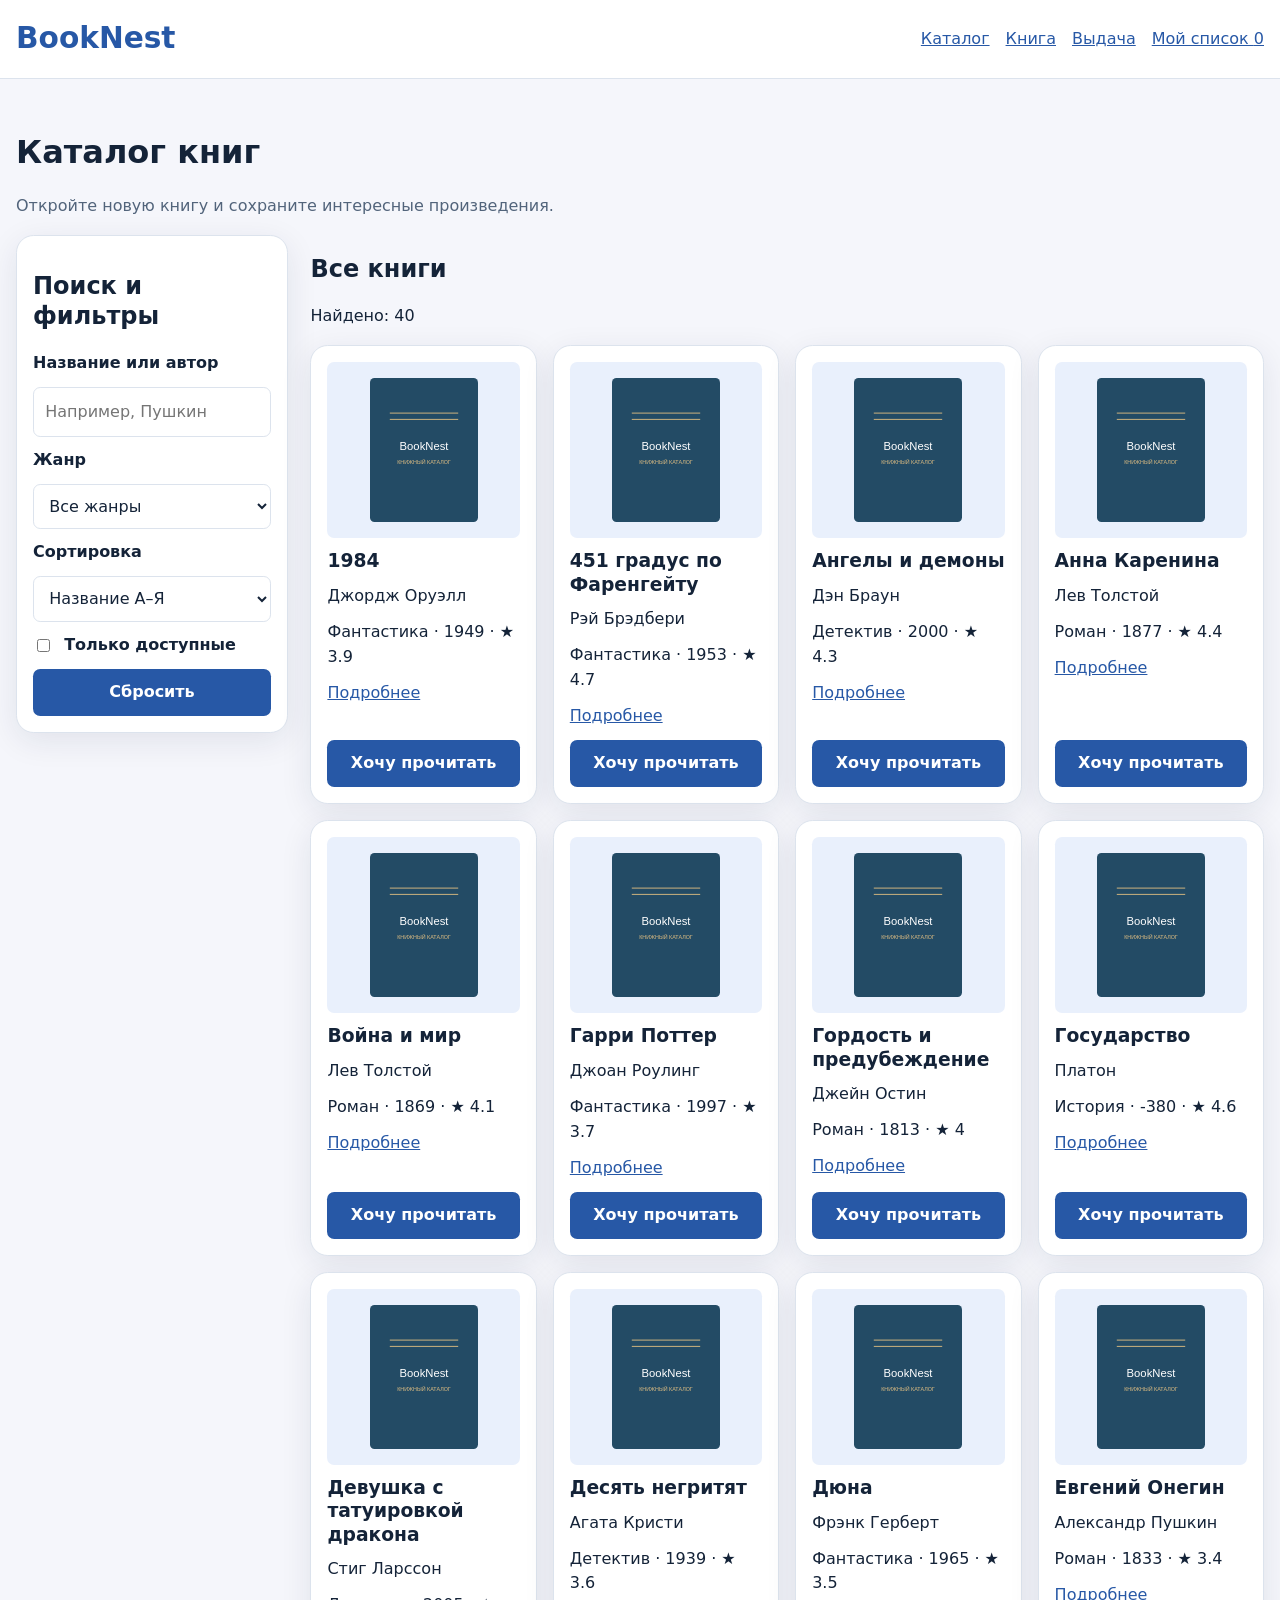
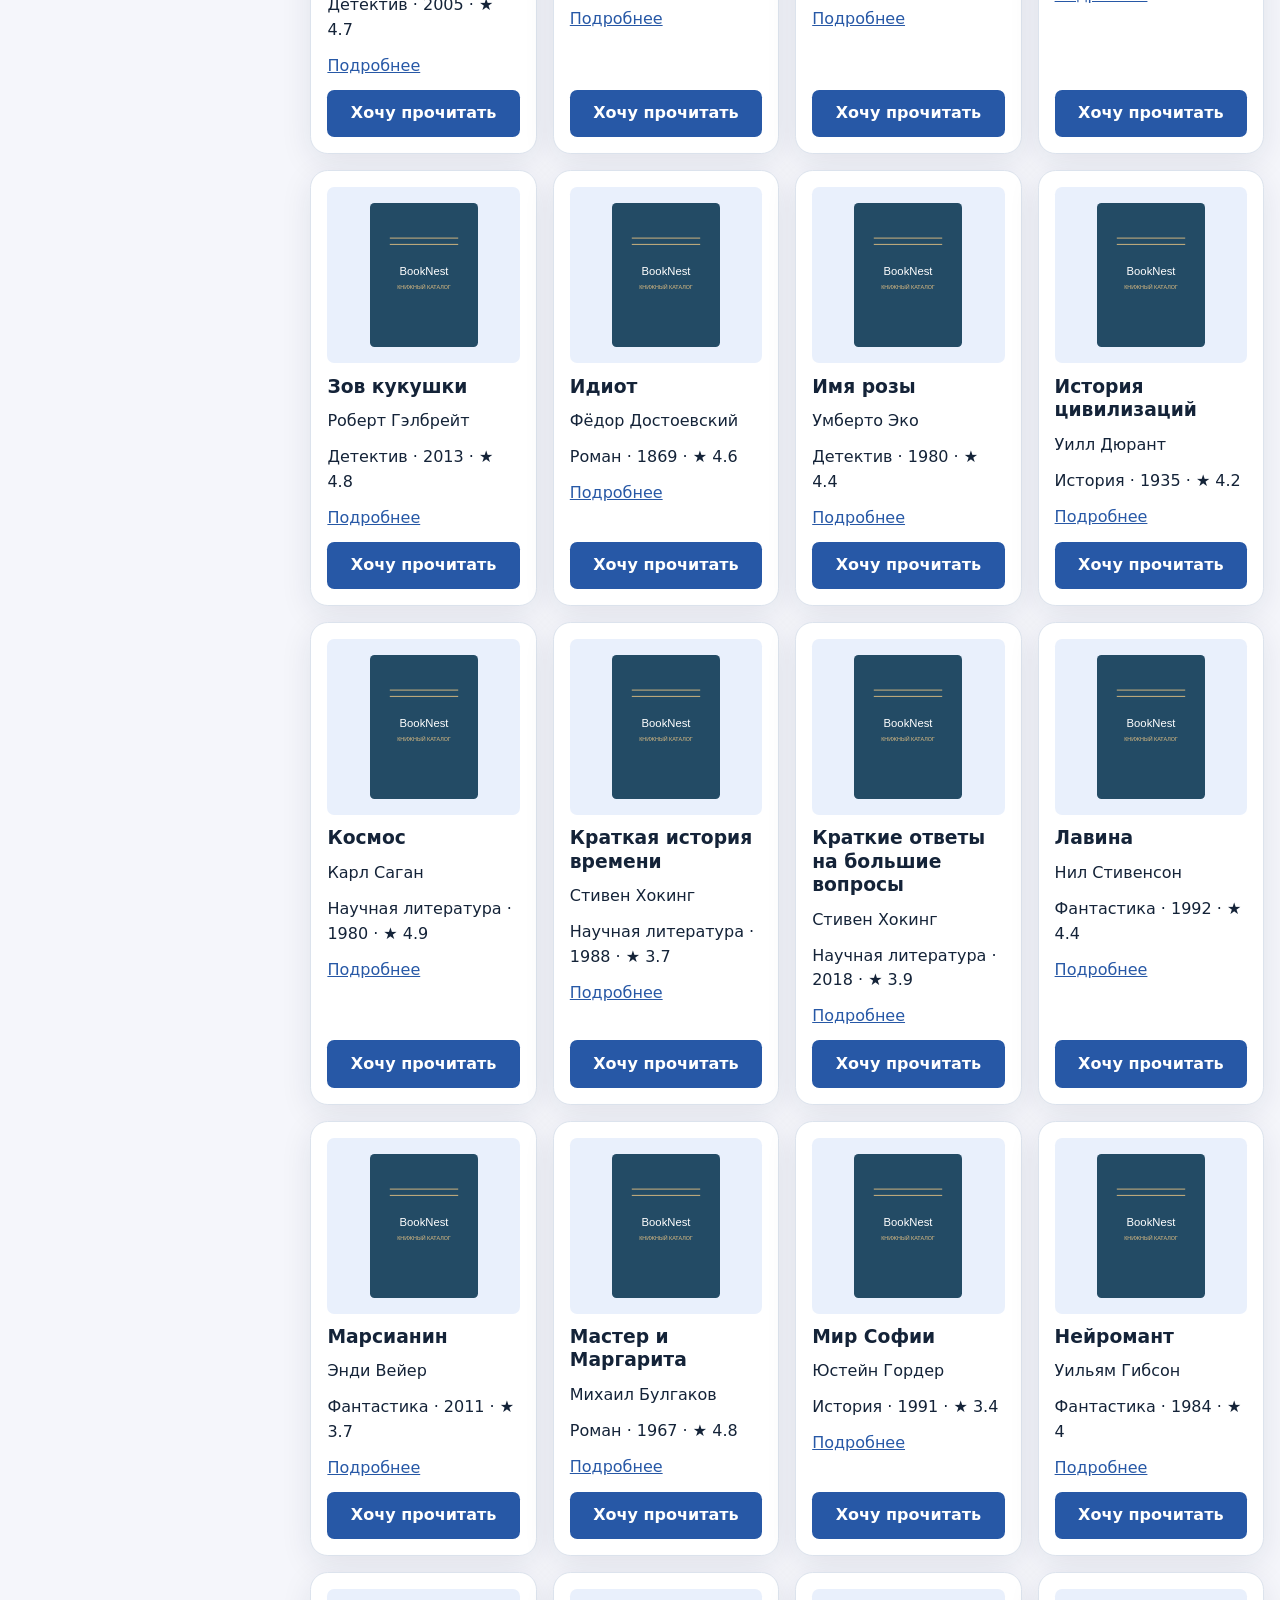
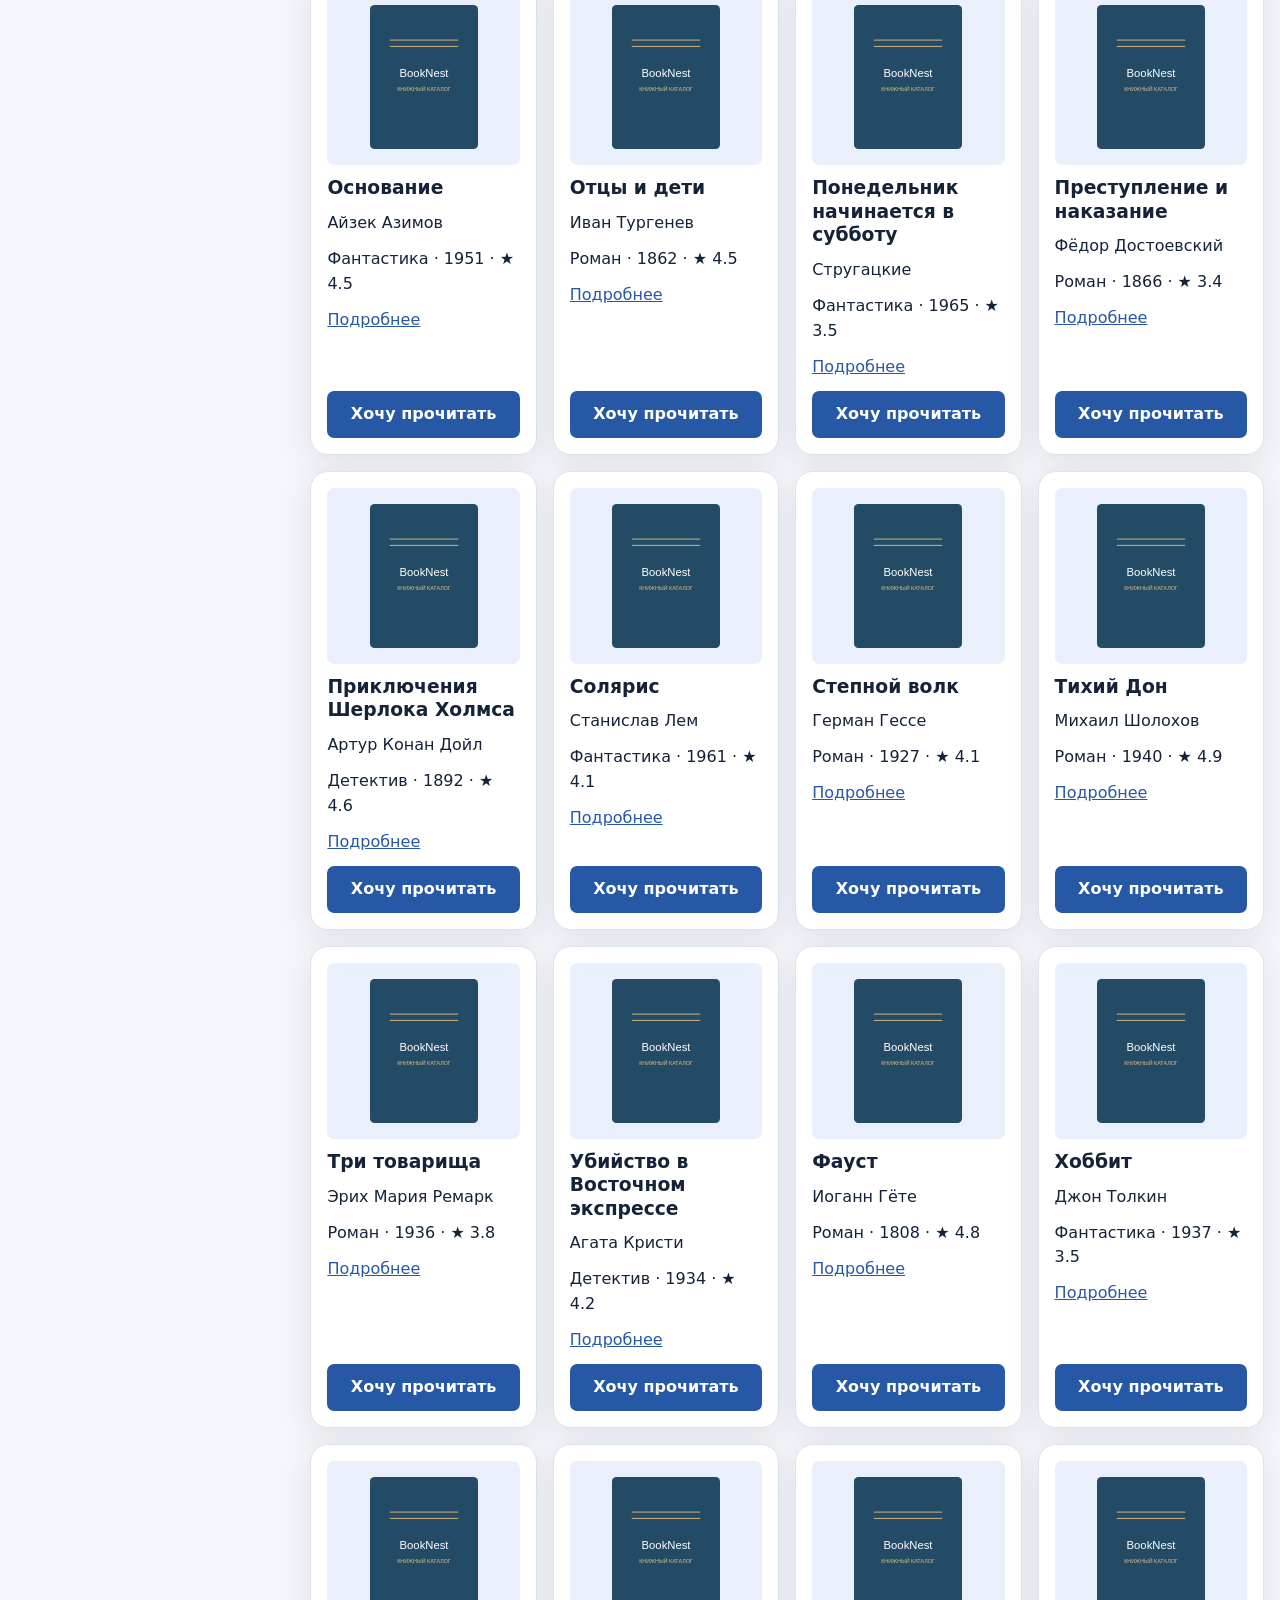
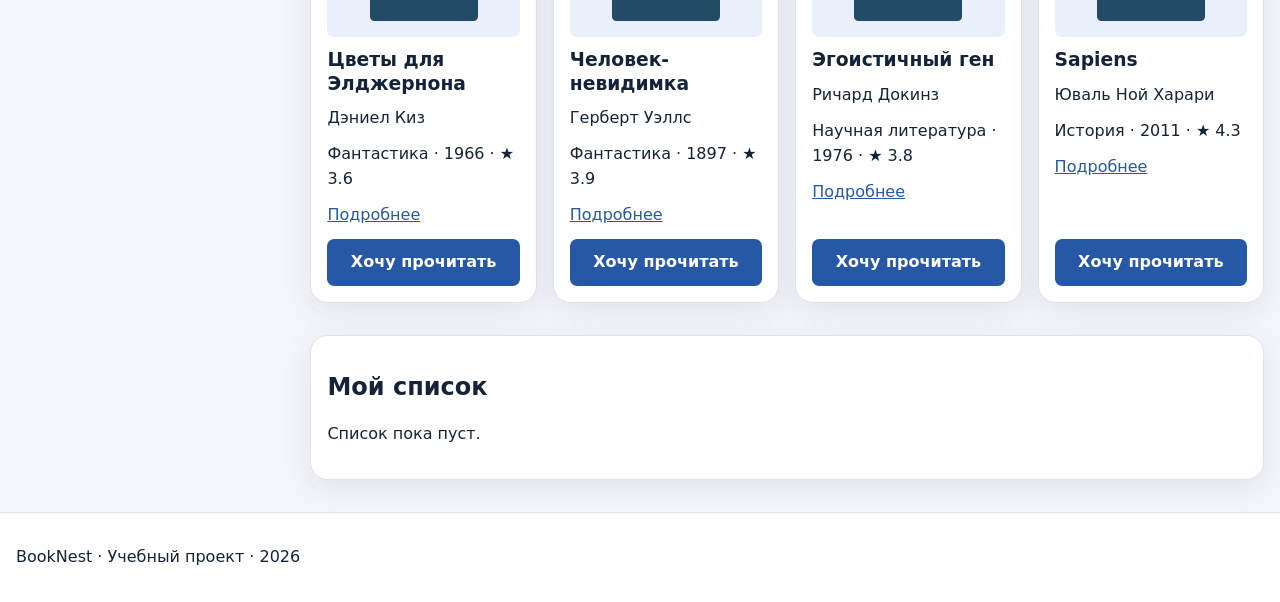
==== commit be372b46: "Merge pull request #3 from testtest-dotcom/lab-3/js-app Лабораторная работа №3 - JavaScript-приложен" ====
--- a/index.html
+++ b/index.html
@@ -3,5 +3,5 @@
 <header class="site-header"><a class="brand" href="index.html">BookNest</a><nav aria-label="Основная навигация"><a href="index.html" aria-current="page">Каталог</a><a href="book.html">Книга</a><a href="loan.html">Выдача</a><a href="#wishlist">Мой список <span id="wish-count">0</span></a></nav></header>
 <main class="page"><h1>Каталог книг</h1><p class="intro">Откройте новую книгу и сохраните интересные произведения.</p>
 <section class="catalog-layout" aria-label="Каталог и настройки"><aside class="filter-panel"><h2>Поиск и фильтры</h2><form id="filters" role="search"><label for="query">Название или автор</label><input id="query" name="query" type="search" placeholder="Например, Пушкин" minlength="2"><label for="genre">Жанр</label><select id="genre" name="genre"><option value="">Все жанры</option><option>Роман</option><option>Фантастика</option><option>Детектив</option><option>Научная литература</option><option>История</option></select><label for="sort">Сортировка</label><select id="sort" name="sort"><option value="title">Название А–Я</option><option value="year">Сначала новые</option><option value="rating">По рейтингу</option></select><label class="check"><input id="available" name="available" type="checkbox"> Только доступные</label><button type="reset" id="reset-filters">Сбросить</button></form></aside>
-<section class="catalog-content" aria-label="Результаты"><h2>Все книги</h2><p id="count" aria-live="polite">6 книг</p><p id="status" role="status" aria-live="polite" hidden></p><section id="books" class="book-grid" aria-label="Карточки книг"><article class="book-card"><figure><img src="assets/cover.svg" alt="Условная обложка книги Евгений Онегин" width="120" height="160"></figure><h3>Евгений Онегин</h3><p>Александр Пушкин</p><p>Роман · 1833</p><a href="book.html">Подробнее</a><button type="button" disabled>Хочу прочитать (ЛР 3)</button></article><article class="book-card"><figure><img src="assets/cover.svg" alt="Условная обложка книги Война и мир" width="120" height="160"></figure><h3>Война и мир</h3><p>Лев Толстой</p><p>Роман · 1869</p><a href="book.html">Подробнее</a><button type="button" disabled>Хочу прочитать (ЛР 3)</button></article><article class="book-card"><figure><img src="assets/cover.svg" alt="Условная обложка книги Мастер и Маргарита" width="120" height="160"></figure><h3>Мастер и Маргарита</h3><p>Михаил Булгаков</p><p>Роман · 1967</p><a href="book.html">Подробнее</a><button type="button" disabled>Хочу прочитать (ЛР 3)</button></article><article class="book-card"><figure><img src="assets/cover.svg" alt="Условная обложка книги 1984" width="120" height="160"></figure><h3>1984</h3><p>Джордж Оруэлл</p><p>Фантастика · 1949</p><a href="book.html">Подробнее</a><button type="button" disabled>Хочу прочитать (ЛР 3)</button></article><article class="book-card"><figure><img src="assets/cover.svg" alt="Условная обложка книги Шерлок Холмс" width="120" height="160"></figure><h3>Шерлок Холмс</h3><p>Артур Конан Дойл</p><p>Детектив · 1892</p><a href="book.html">Подробнее</a><button type="button" disabled>Хочу прочитать (ЛР 3)</button></article><article class="book-card"><figure><img src="assets/cover.svg" alt="Условная обложка книги Краткая история времени" width="120" height="160"></figure><h3>Краткая история времени</h3><p>Стивен Хокинг</p><p>Научная литература · 1988</p><a href="book.html">Подробнее</a><button type="button" disabled>Хочу прочитать (ЛР 3)</button></article></section><nav id="pager" class="pager" aria-label="Страницы каталога" hidden><button id="prev" type="button">Назад</button><span id="page-label">1</span><button id="next" type="button">Вперёд</button></nav><section id="wishlist" aria-label="Мой список"><h2>Мой список</h2><p id="wish-empty">Список пока пуст.</p><ul id="wish-items"></ul></section></section></section></main>
-<footer class="site-footer"><p>BookNest · Учебный проект · <time datetime="2026">2026</time></p></footer><!--SCRIPT--></body></html>
+<section class="catalog-content" aria-label="Результаты"><h2>Все книги</h2><p id="count" aria-live="polite">6 книг</p><p id="status" role="status" aria-live="polite" hidden></p><section id="books" class="book-grid" aria-label="Карточки книг"></section><nav id="pager" class="pager" aria-label="Страницы каталога" hidden><button id="prev" type="button">Назад</button><span id="page-label">1</span><button id="next" type="button">Вперёд</button></nav><section id="wishlist" aria-label="Мой список"><h2>Мой список</h2><p id="wish-empty">Список пока пуст.</p><ul id="wish-items"></ul></section></section></section></main>
+<footer class="site-footer"><p>BookNest · Учебный проект · <time datetime="2026">2026</time></p></footer><script type="module" src="main.js"></script></body></html>
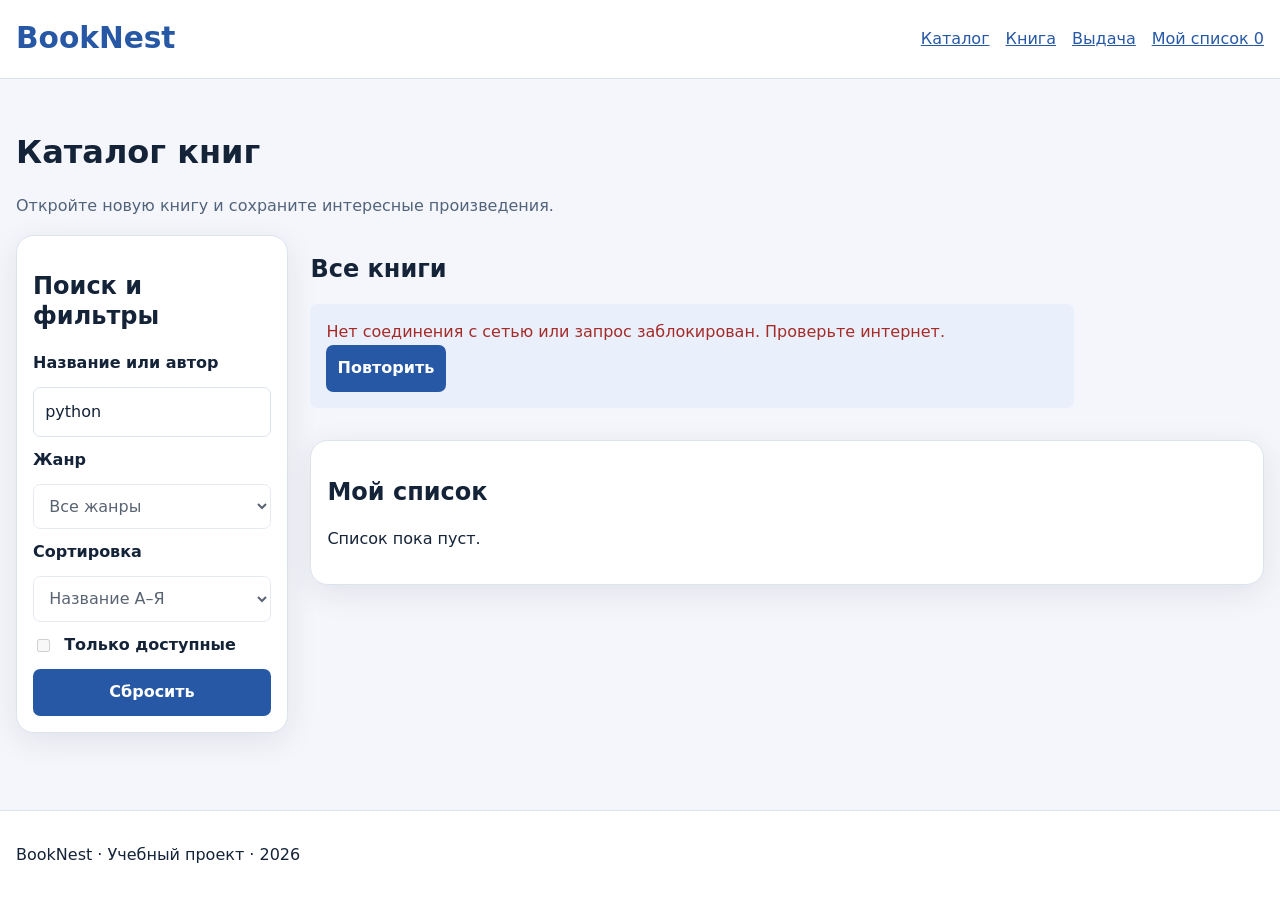
==== commit 612c0c4f: "Merge pull request #4 from testtest-dotcom/lab-4/api Лабораторная работа №4 — Интеграция с REST API " ====
--- a/index.html
+++ b/index.html
@@ -4,4 +4,4 @@
 <main class="page"><h1>Каталог книг</h1><p class="intro">Откройте новую книгу и сохраните интересные произведения.</p>
 <section class="catalog-layout" aria-label="Каталог и настройки"><aside class="filter-panel"><h2>Поиск и фильтры</h2><form id="filters" role="search"><label for="query">Название или автор</label><input id="query" name="query" type="search" placeholder="Например, Пушкин" minlength="2"><label for="genre">Жанр</label><select id="genre" name="genre"><option value="">Все жанры</option><option>Роман</option><option>Фантастика</option><option>Детектив</option><option>Научная литература</option><option>История</option></select><label for="sort">Сортировка</label><select id="sort" name="sort"><option value="title">Название А–Я</option><option value="year">Сначала новые</option><option value="rating">По рейтингу</option></select><label class="check"><input id="available" name="available" type="checkbox"> Только доступные</label><button type="reset" id="reset-filters">Сбросить</button></form></aside>
 <section class="catalog-content" aria-label="Результаты"><h2>Все книги</h2><p id="count" aria-live="polite">6 книг</p><p id="status" role="status" aria-live="polite" hidden></p><section id="books" class="book-grid" aria-label="Карточки книг"></section><nav id="pager" class="pager" aria-label="Страницы каталога" hidden><button id="prev" type="button">Назад</button><span id="page-label">1</span><button id="next" type="button">Вперёд</button></nav><section id="wishlist" aria-label="Мой список"><h2>Мой список</h2><p id="wish-empty">Список пока пуст.</p><ul id="wish-items"></ul></section></section></section></main>
-<footer class="site-footer"><p>BookNest · Учебный проект · <time datetime="2026">2026</time></p></footer><script type="module" src="main.js"></script></body></html>
+<footer class="site-footer"><p>BookNest · Учебный проект · <time datetime="2026">2026</time></p></footer><script type="module" src="api-main.js"></script></body></html>
